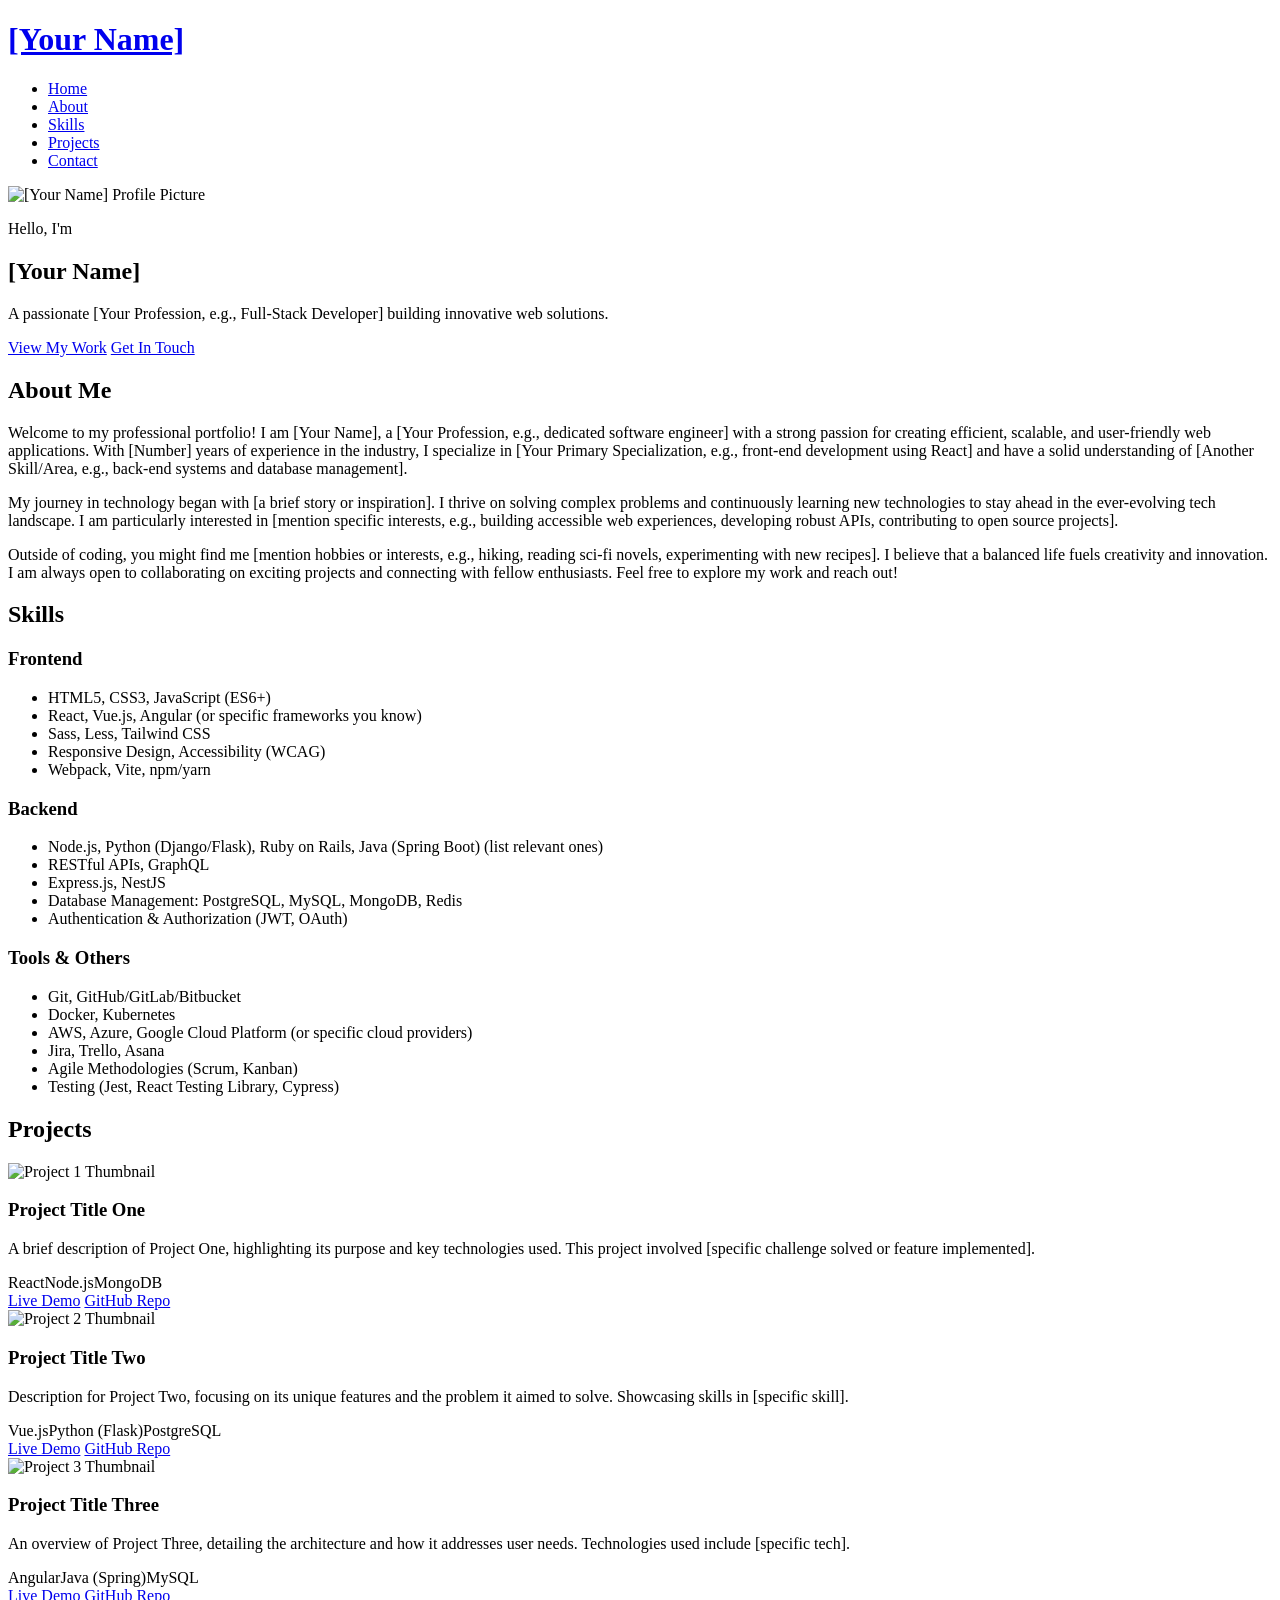
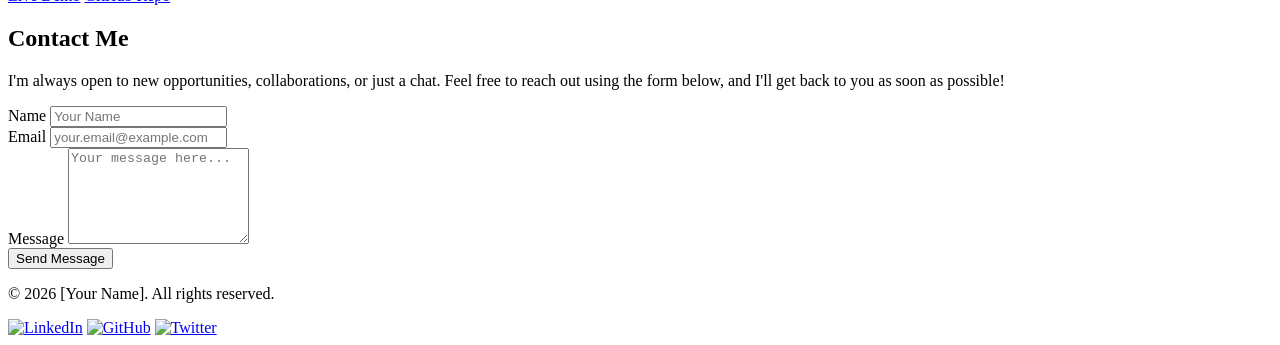
==== index.html @ fcefce32 "AI-Agency: Syncing index.html" ====
<!DOCTYPE html>
<html lang="en">
<head>
    <meta charset="UTF-8">
    <meta name="viewport" content="width=device-width, initial-scale=1.0">
    <meta name="description" content="Professional portfolio of [Your Name] showcasing projects, skills, and contact information.">
    <meta name="keywords" content="portfolio, web developer, software engineer, front-end, back-end, full-stack, projects, skills">
    <meta name="author" content="[Your Name]">
    <title>[Your Name] - Professional Portfolio</title>
    <link rel="stylesheet" href="style.css">
    <link rel="icon" href="favicon.ico" type="image/x-icon">
    <!-- Optional: Add Google Fonts or Font Awesome for icons -->
    <!-- <link href="https://fonts.googleapis.com/css2?family=Roboto:wght@400;700&display=swap" rel="stylesheet"> -->
    <!-- <link rel="stylesheet" href="https://cdnjs.cloudflare.com/ajax/libs/font-awesome/6.0.0-beta3/css/all.min.css"> -->
</head>
<body>
    <header class="main-header">
        <div class="container header-content">
            <h1 class="logo"><a href="#hero">[Your Name]</a></h1>
            <nav class="main-nav">
                <ul>
                    <li><a href="#hero">Home</a></li>
                    <li><a href="#about">About</a></li>
                    <li><a href="#skills">Skills</a></li>
                    <li><a href="#projects">Projects</a></li>
                    <li><a href="#contact">Contact</a></li>
                </ul>
            </nav>
        </div>
    </header>

    <main>
        <section id="hero" class="hero-section">
            <div class="container hero-content">
                <img src="https://via.placeholder.com/150" alt="[Your Name] Profile Picture" class="profile-picture">
                <p class="greeting">Hello, I'm</p>
                <h2>[Your Name]</h2>
                <p class="tagline">A passionate [Your Profession, e.g., Full-Stack Developer] building innovative web solutions.</p>
                <a href="#projects" class="btn primary-btn">View My Work</a>
                <a href="#contact" class="btn secondary-btn">Get In Touch</a>
            </div>
        </section>

        <section id="about" class="about-section section-padding">
            <div class="container">
                <h2 class="section-title">About Me</h2>
                <div class="about-content">
                    <p>Welcome to my professional portfolio! I am [Your Name], a [Your Profession, e.g., dedicated software engineer] with a strong passion for creating efficient, scalable, and user-friendly web applications. With [Number] years of experience in the industry, I specialize in [Your Primary Specialization, e.g., front-end development using React] and have a solid understanding of [Another Skill/Area, e.g., back-end systems and database management].</p>
                    <p>My journey in technology began with [a brief story or inspiration]. I thrive on solving complex problems and continuously learning new technologies to stay ahead in the ever-evolving tech landscape. I am particularly interested in [mention specific interests, e.g., building accessible web experiences, developing robust APIs, contributing to open source projects].</p>
                    <p>Outside of coding, you might find me [mention hobbies or interests, e.g., hiking, reading sci-fi novels, experimenting with new recipes]. I believe that a balanced life fuels creativity and innovation. I am always open to collaborating on exciting projects and connecting with fellow enthusiasts. Feel free to explore my work and reach out!</p>
                </div>
            </div>
        </section>

        <section id="skills" class="skills-section section-padding bg-light">
            <div class="container">
                <h2 class="section-title">Skills</h2>
                <div class="skills-grid">
                    <div class="skill-category">
                        <h3>Frontend</h3>
                        <ul>
                            <li>HTML5, CSS3, JavaScript (ES6+)</li>
                            <li>React, Vue.js, Angular (or specific frameworks you know)</li>
                            <li>Sass, Less, Tailwind CSS</li>
                            <li>Responsive Design, Accessibility (WCAG)</li>
                            <li>Webpack, Vite, npm/yarn</li>
                        </ul>
                    </div>
                    <div class="skill-category">
                        <h3>Backend</h3>
                        <ul>
                            <li>Node.js, Python (Django/Flask), Ruby on Rails, Java (Spring Boot) (list relevant ones)</li>
                            <li>RESTful APIs, GraphQL</li>
                            <li>Express.js, NestJS</li>
                            <li>Database Management: PostgreSQL, MySQL, MongoDB, Redis</li>
                            <li>Authentication & Authorization (JWT, OAuth)</li>
                        </ul>
                    </div>
                    <div class="skill-category">
                        <h3>Tools & Others</h3>
                        <ul>
                            <li>Git, GitHub/GitLab/Bitbucket</li>
                            <li>Docker, Kubernetes</li>
                            <li>AWS, Azure, Google Cloud Platform (or specific cloud providers)</li>
                            <li>Jira, Trello, Asana</li>
                            <li>Agile Methodologies (Scrum, Kanban)</li>
                            <li>Testing (Jest, React Testing Library, Cypress)</li>
                        </ul>
                    </div>
                </div>
            </div>
        </section>

        <section id="projects" class="projects-section section-padding">
            <div class="container">
                <h2 class="section-title">Projects</h2>
                <div class="projects-grid">
                    <article class="project-card">
                        <img src="https://via.placeholder.com/400x250/cccccc/ffffff?text=Project+1" alt="Project 1 Thumbnail">
                        <h3>Project Title One</h3>
                        <p class="project-description">A brief description of Project One, highlighting its purpose and key technologies used. This project involved [specific challenge solved or feature implemented].</p>
                        <div class="project-tech">
                            <span>React</span><span>Node.js</span><span>MongoDB</span>
                        </div>
                        <div class="project-links">
                            <a href="#" target="_blank" rel="noopener noreferrer" class="btn small-btn">Live Demo</a>
                            <a href="#" target="_blank" rel="noopener noreferrer" class="btn small-btn outline-btn">GitHub Repo</a>
                        </div>
                    </article>

                    <article class="project-card">
                        <img src="https://via.placeholder.com/400x250/cccccc/ffffff?text=Project+2" alt="Project 2 Thumbnail">
                        <h3>Project Title Two</h3>
                        <p class="project-description">Description for Project Two, focusing on its unique features and the problem it aimed to solve. Showcasing skills in [specific skill].</p>
                        <div class="project-tech">
                            <span>Vue.js</span><span>Python (Flask)</span><span>PostgreSQL</span>
                        </div>
                        <div class="project-links">
                            <a href="#" target="_blank" rel="noopener noreferrer" class="btn small-btn">Live Demo</a>
                            <a href="#" target="_blank" rel="noopener noreferrer" class="btn small-btn outline-btn">GitHub Repo</a>
                        </div>
                    </article>

                    <article class="project-card">
                        <img src="https://via.placeholder.com/400x250/cccccc/ffffff?text=Project+3" alt="Project 3 Thumbnail">
                        <h3>Project Title Three</h3>
                        <p class="project-description">An overview of Project Three, detailing the architecture and how it addresses user needs. Technologies used include [specific tech].</p>
                        <div class="project-tech">
                            <span>Angular</span><span>Java (Spring)</span><span>MySQL</span>
                        </div>
                        <div class="project-links">
                            <a href="#" target="_blank" rel="noopener noreferrer" class="btn small-btn">Live Demo</a>
                            <a href="#" target="_blank" rel="noopener noreferrer" class="btn small-btn outline-btn">GitHub Repo</a>
                        </div>
                    </article>

                    <!-- Add more project cards as needed -->
                </div>
            </div>
        </section>

        <section id="contact" class="contact-section section-padding bg-light">
            <div class="container">
                <h2 class="section-title">Contact Me</h2>
                <p class="contact-intro">I'm always open to new opportunities, collaborations, or just a chat. Feel free to reach out using the form below, and I'll get back to you as soon as possible!</p>
                <form id="contactForm" class="contact-form" action="#" method="POST"> <!-- action attribute typically points to a backend endpoint -->
                    <div class="form-group">
                        <label for="name">Name</label>
                        <input type="text" id="name" name="name" required placeholder="Your Name">
                    </div>
                    <div class="form-group">
                        <label for="email">Email</label>
                        <input type="email" id="email" name="email" required placeholder="your.email@example.com">
                    </div>
                    <div class="form-group">
                        <label for="message">Message</label>
                        <textarea id="message" name="message" rows="6" required placeholder="Your message here..."></textarea>
                    </div>
                    <button type="submit" class="btn primary-btn submit-btn">Send Message</button>
                    <div id="form-status" class="form-status" aria-live="polite"></div>
                </form>
            </div>
        </section>
    </main>

    <footer class="main-footer">
        <div class="container footer-content">
            <p>&copy; <span id="current-year"></span> [Your Name]. All rights reserved.</p>
            <div class="social-links">
                <!-- Replace # with actual social media links -->
                <a href="#" target="_blank" rel="noopener noreferrer" aria-label="LinkedIn"><img src="https://via.placeholder.com/24/0077B5/ffffff?text=IN" alt="LinkedIn"></a>
                <a href="#" target="_blank" rel="noopener noreferrer" aria-label="GitHub"><img src="https://via.placeholder.com/24/333333/ffffff?text=GH" alt="GitHub"></a>
                <a href="#" target="_blank" rel="noopener noreferrer" aria-label="Twitter"><img src="https://via.placeholder.com/24/1DA1F2/ffffff?text=TW" alt="Twitter"></a>
                <!-- Add more social links as needed -->
            </div>
        </div>
    </footer>

    <script src="contact-form.js" defer></script>
    <script>
        // Update current year in footer
        document.getElementById('current-year').textContent = new Date().getFullYear();

        // Smooth scrolling for navigation links
        document.querySelectorAll('a[href^="#"]').forEach(anchor => {
            anchor.addEventListener('click', function (e) {
                e.preventDefault();

                document.querySelector(this.getAttribute('href')).scrollIntoView({
                    behavior: 'smooth'
                });
            });
        });
    </script>
</body>
</html>
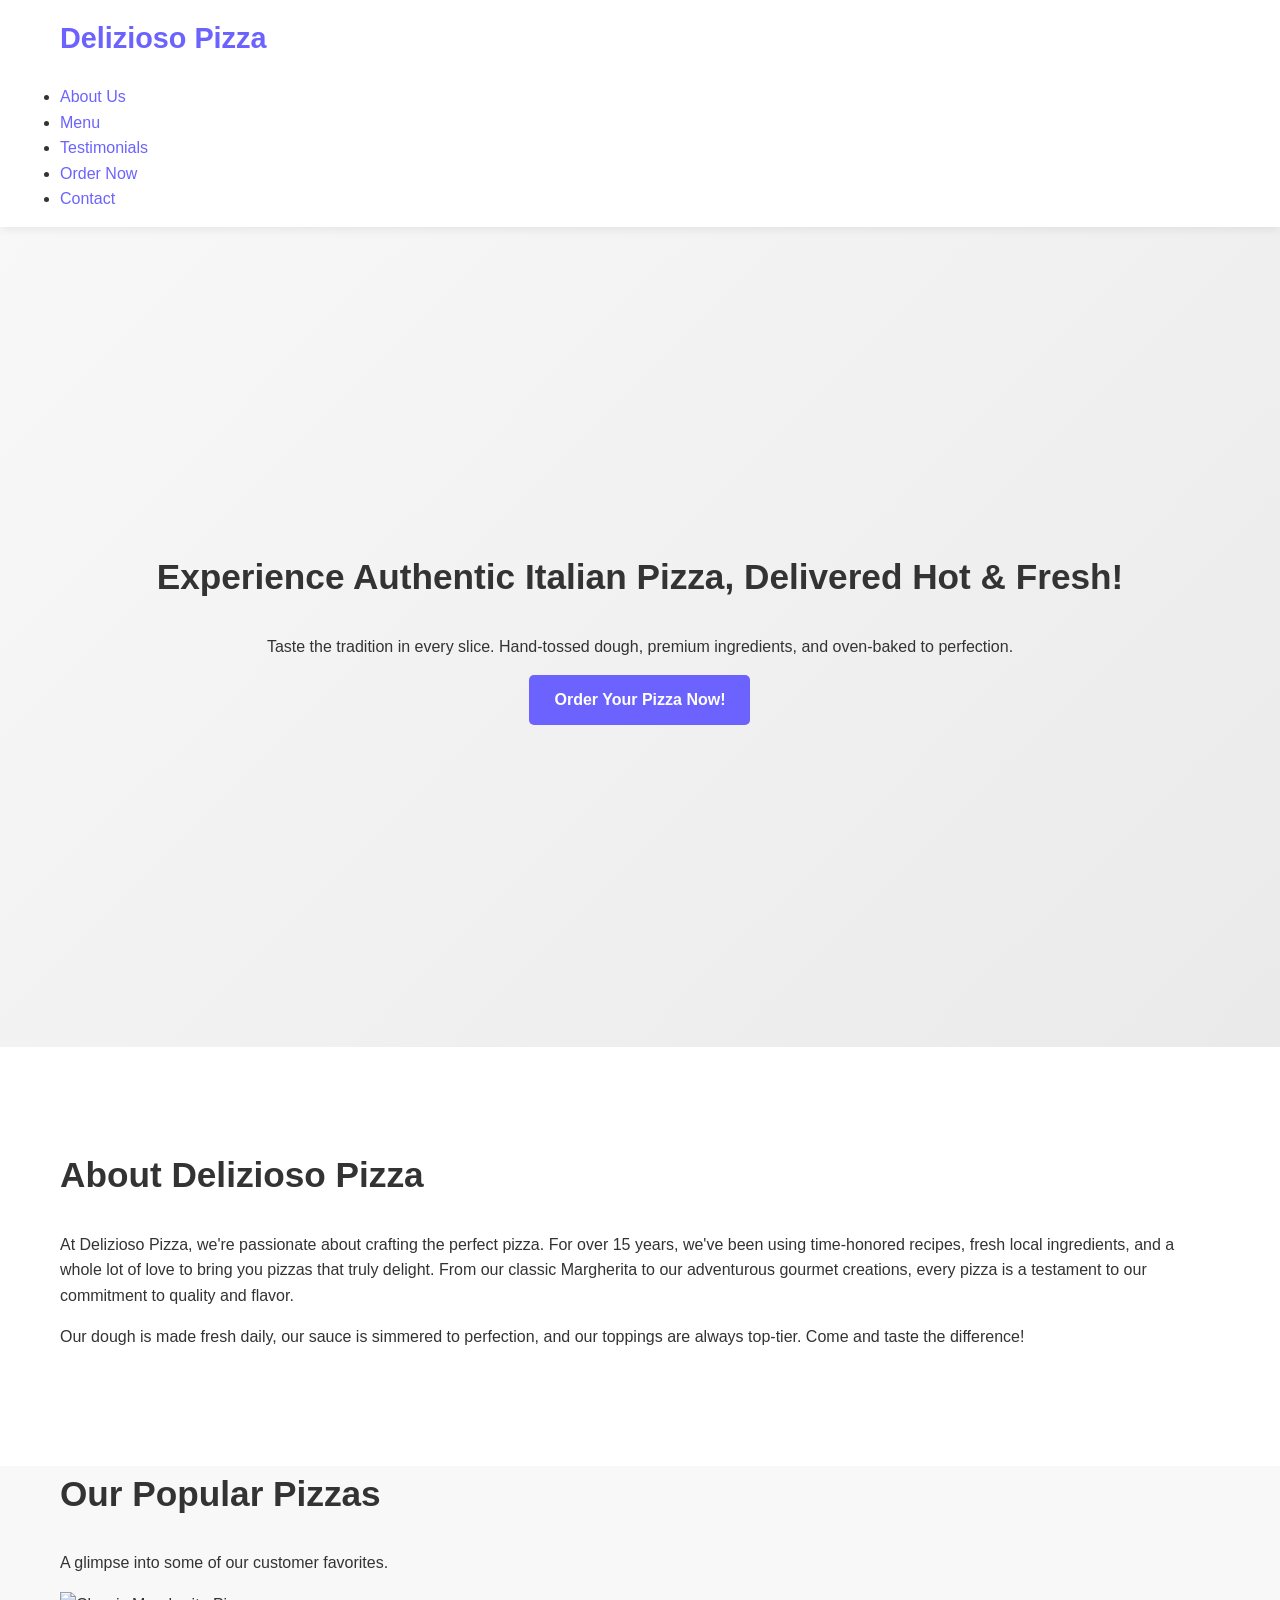
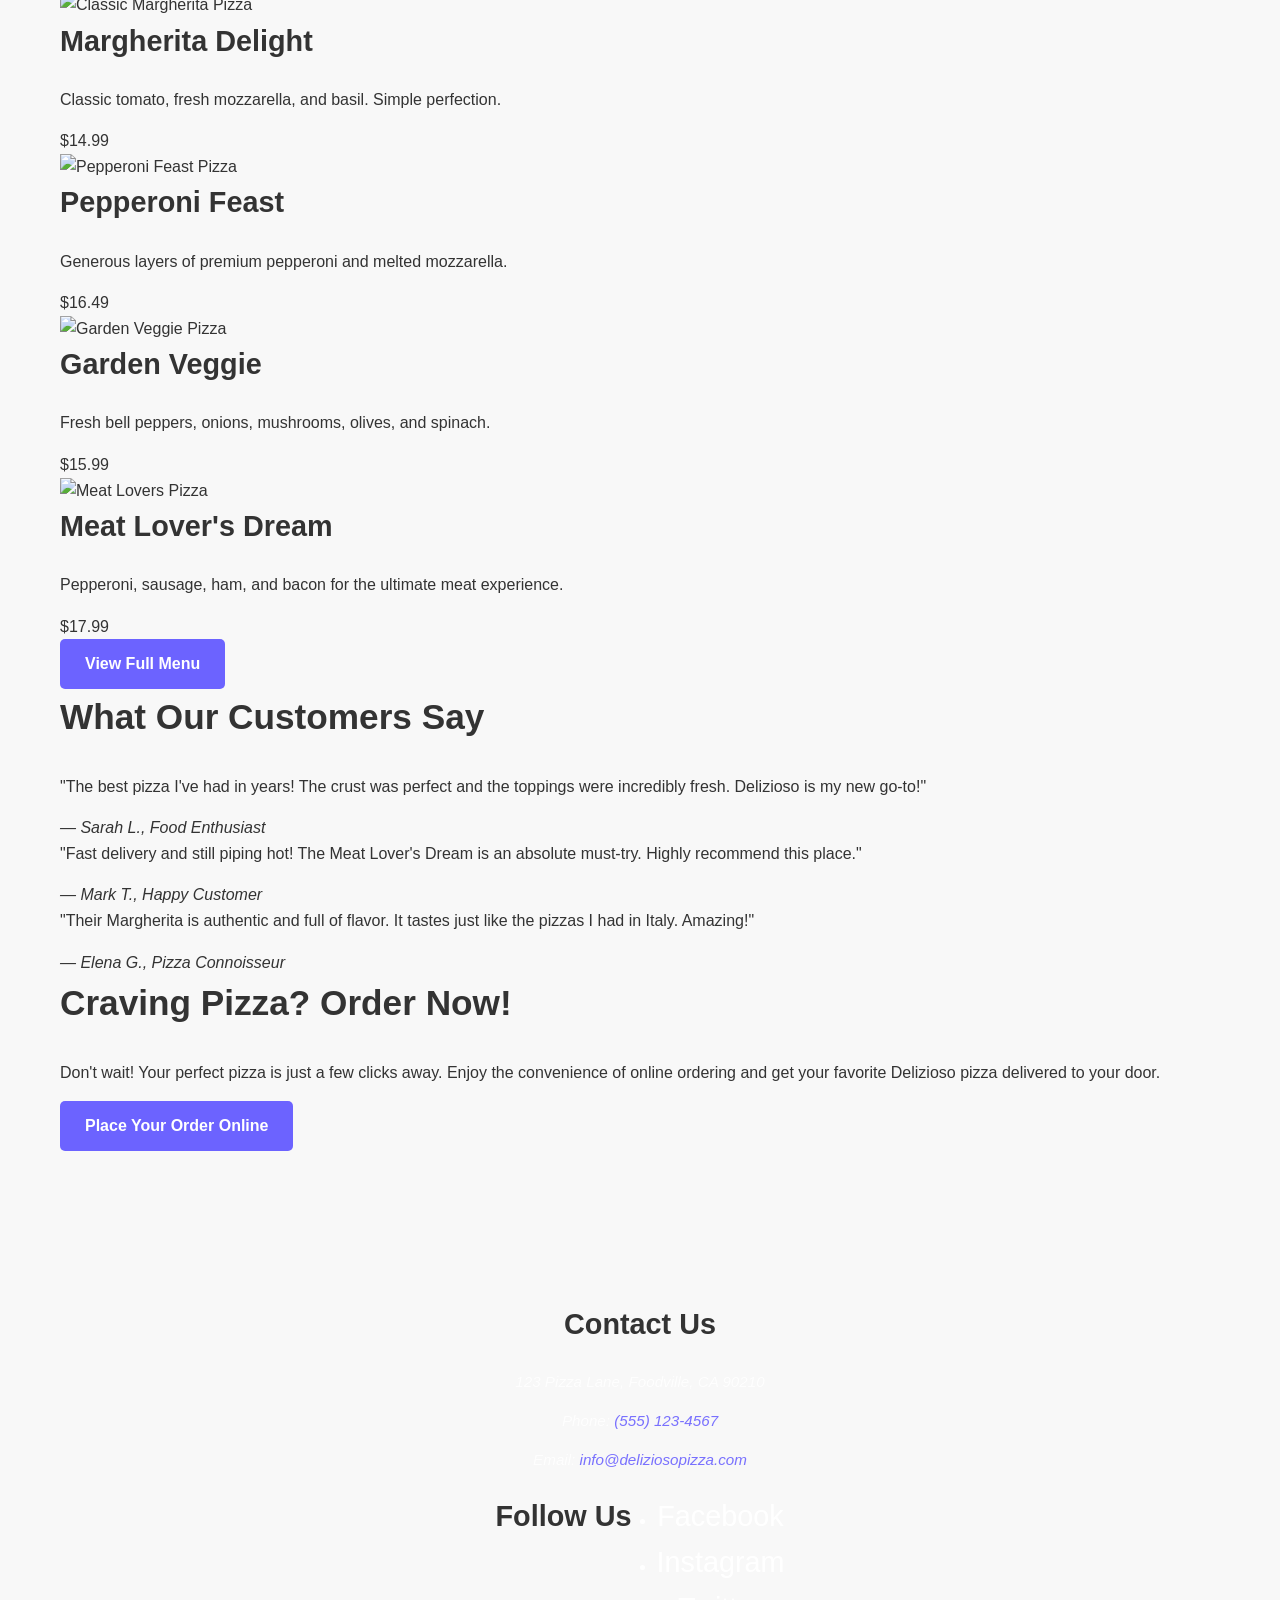
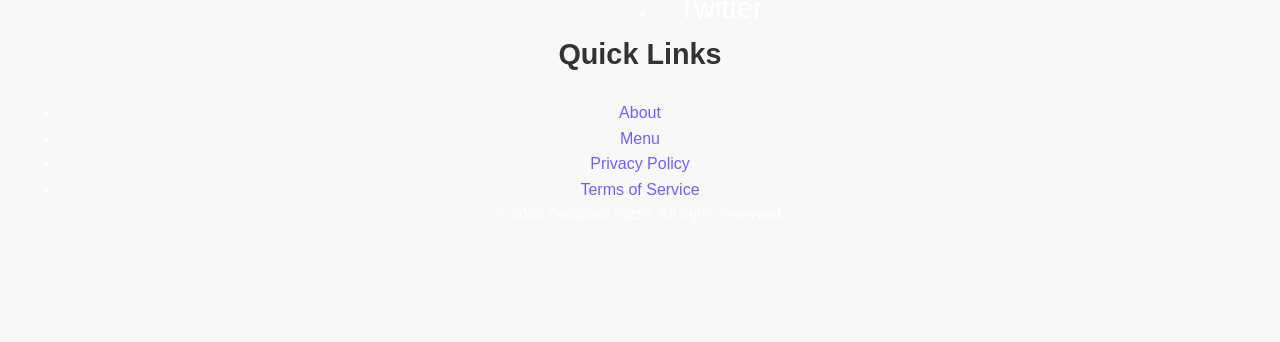
==== commit 8f6fa18c: "AI-Agency: Syncing index.html" ====
--- a/index.html
+++ b/index.html
@@ -3,26 +3,22 @@
 <head>
     <meta charset="UTF-8">
     <meta name="viewport" content="width=device-width, initial-scale=1.0">
-    <meta name="description" content="Professional portfolio of [Your Name] showcasing projects, skills, and contact information.">
-    <meta name="keywords" content="portfolio, web developer, software engineer, front-end, back-end, full-stack, projects, skills">
-    <meta name="author" content="[Your Name]">
-    <title>[Your Name] - Professional Portfolio</title>
-    <link rel="stylesheet" href="style.css">
-    <link rel="icon" href="favicon.ico" type="image/x-icon">
-    <!-- Optional: Add Google Fonts or Font Awesome for icons -->
-    <!-- <link href="https://fonts.googleapis.com/css2?family=Roboto:wght@400;700&display=swap" rel="stylesheet"> -->
-    <!-- <link rel="stylesheet" href="https://cdnjs.cloudflare.com/ajax/libs/font-awesome/6.0.0-beta3/css/all.min.css"> -->
+    <title>Delizioso Pizza - Freshly Baked, Delivered Hot!</title>
+    <meta name="description" content="Delizioso Pizza - Your go-to for delicious, fresh, and hot pizza delivered right to your door. Explore our menu, specials, and order now!">
+    <link rel="stylesheet" href="style.css"> <!-- Placeholder for CSS -->
+    <link rel="icon" href="favicon.ico" type="image/x-icon"> <!-- Placeholder for favicon -->
 </head>
 <body>
-    <header class="main-header">
-        <div class="container header-content">
-            <h1 class="logo"><a href="#hero">[Your Name]</a></h1>
-            <nav class="main-nav">
+
+    <header>
+        <div class="container">
+            <h1 class="logo"><a href="#hero">Delizioso Pizza</a></h1>
+            <nav>
                 <ul>
-                    <li><a href="#hero">Home</a></li>
-                    <li><a href="#about">About</a></li>
-                    <li><a href="#skills">Skills</a></li>
-                    <li><a href="#projects">Projects</a></li>
+                    <li><a href="#about">About Us</a></li>
+                    <li><a href="#menu">Menu</a></li>
+                    <li><a href="#testimonials">Testimonials</a></li>
+                    <li><a href="#order">Order Now</a></li>
                     <li><a href="#contact">Contact</a></li>
                 </ul>
             </nav>
@@ -31,166 +27,118 @@
 
     <main>
         <section id="hero" class="hero-section">
-            <div class="container hero-content">
-                <img src="https://via.placeholder.com/150" alt="[Your Name] Profile Picture" class="profile-picture">
-                <p class="greeting">Hello, I'm</p>
-                <h2>[Your Name]</h2>
-                <p class="tagline">A passionate [Your Profession, e.g., Full-Stack Developer] building innovative web solutions.</p>
-                <a href="#projects" class="btn primary-btn">View My Work</a>
-                <a href="#contact" class="btn secondary-btn">Get In Touch</a>
+            <div class="container">
+                <h2>Experience Authentic Italian Pizza, Delivered Hot & Fresh!</h2>
+                <p>Taste the tradition in every slice. Hand-tossed dough, premium ingredients, and oven-baked to perfection.</p>
+                <a href="#order" class="btn btn-primary">Order Your Pizza Now!</a>
             </div>
         </section>
 
-        <section id="about" class="about-section section-padding">
+        <section id="about" class="about-us-section">
             <div class="container">
-                <h2 class="section-title">About Me</h2>
-                <div class="about-content">
-                    <p>Welcome to my professional portfolio! I am [Your Name], a [Your Profession, e.g., dedicated software engineer] with a strong passion for creating efficient, scalable, and user-friendly web applications. With [Number] years of experience in the industry, I specialize in [Your Primary Specialization, e.g., front-end development using React] and have a solid understanding of [Another Skill/Area, e.g., back-end systems and database management].</p>
-                    <p>My journey in technology began with [a brief story or inspiration]. I thrive on solving complex problems and continuously learning new technologies to stay ahead in the ever-evolving tech landscape. I am particularly interested in [mention specific interests, e.g., building accessible web experiences, developing robust APIs, contributing to open source projects].</p>
-                    <p>Outside of coding, you might find me [mention hobbies or interests, e.g., hiking, reading sci-fi novels, experimenting with new recipes]. I believe that a balanced life fuels creativity and innovation. I am always open to collaborating on exciting projects and connecting with fellow enthusiasts. Feel free to explore my work and reach out!</p>
+                <h2>About Delizioso Pizza</h2>
+                <p>At Delizioso Pizza, we're passionate about crafting the perfect pizza. For over 15 years, we've been using time-honored recipes, fresh local ingredients, and a whole lot of love to bring you pizzas that truly delight. From our classic Margherita to our adventurous gourmet creations, every pizza is a testament to our commitment to quality and flavor.</p>
+                <p>Our dough is made fresh daily, our sauce is simmered to perfection, and our toppings are always top-tier. Come and taste the difference!</p>
+            </div>
+        </section>
+
+        <section id="menu" class="menu-preview-section">
+            <div class="container">
+                <h2>Our Popular Pizzas</h2>
+                <p>A glimpse into some of our customer favorites.</p>
+                <div class="menu-items-grid">
+                    <article class="menu-item">
+                        <img src="images/pizza-margherita.jpg" alt="Classic Margherita Pizza">
+                        <h3>Margherita Delight</h3>
+                        <p>Classic tomato, fresh mozzarella, and basil. Simple perfection.</p>
+                        <span class="price">$14.99</span>
+                    </article>
+                    <article class="menu-item">
+                        <img src="images/pizza-pepperoni.jpg" alt="Pepperoni Feast Pizza">
+                        <h3>Pepperoni Feast</h3>
+                        <p>Generous layers of premium pepperoni and melted mozzarella.</p>
+                        <span class="price">$16.49</span>
+                    </article>
+                    <article class="menu-item">
+                        <img src="images/pizza-veggie.jpg" alt="Garden Veggie Pizza">
+                        <h3>Garden Veggie</h3>
+                        <p>Fresh bell peppers, onions, mushrooms, olives, and spinach.</p>
+                        <span class="price">$15.99</span>
+                    </article>
+                    <article class="menu-item">
+                        <img src="images/pizza-meatlovers.jpg" alt="Meat Lovers Pizza">
+                        <h3>Meat Lover's Dream</h3>
+                        <p>Pepperoni, sausage, ham, and bacon for the ultimate meat experience.</p>
+                        <span class="price">$17.99</span>
+                    </article>
+                </div>
+                <a href="menu.html" class="btn btn-secondary">View Full Menu</a>
+            </div>
+        </section>
+
+        <section id="testimonials" class="testimonials-section">
+            <div class="container">
+                <h2>What Our Customers Say</h2>
+                <div class="testimonial-grid">
+                    <blockquote class="testimonial-card">
+                        <p>"The best pizza I've had in years! The crust was perfect and the toppings were incredibly fresh. Delizioso is my new go-to!"</p>
+                        <cite>&mdash; Sarah L., Food Enthusiast</cite>
+                    </blockquote>
+                    <blockquote class="testimonial-card">
+                        <p>"Fast delivery and still piping hot! The Meat Lover's Dream is an absolute must-try. Highly recommend this place."</p>
+                        <cite>&mdash; Mark T., Happy Customer</cite>
+                    </blockquote>
+                    <blockquote class="testimonial-card">
+                        <p>"Their Margherita is authentic and full of flavor. It tastes just like the pizzas I had in Italy. Amazing!"</p>
+                        <cite>&mdash; Elena G., Pizza Connoisseur</cite>
+                    </blockquote>
                 </div>
             </div>
         </section>
 
-        <section id="skills" class="skills-section section-padding bg-light">
+        <section id="order" class="call-to-action-order-section">
             <div class="container">
-                <h2 class="section-title">Skills</h2>
-                <div class="skills-grid">
-                    <div class="skill-category">
-                        <h3>Frontend</h3>
-                        <ul>
-                            <li>HTML5, CSS3, JavaScript (ES6+)</li>
-                            <li>React, Vue.js, Angular (or specific frameworks you know)</li>
-                            <li>Sass, Less, Tailwind CSS</li>
-                            <li>Responsive Design, Accessibility (WCAG)</li>
-                            <li>Webpack, Vite, npm/yarn</li>
-                        </ul>
-                    </div>
-                    <div class="skill-category">
-                        <h3>Backend</h3>
-                        <ul>
-                            <li>Node.js, Python (Django/Flask), Ruby on Rails, Java (Spring Boot) (list relevant ones)</li>
-                            <li>RESTful APIs, GraphQL</li>
-                            <li>Express.js, NestJS</li>
-                            <li>Database Management: PostgreSQL, MySQL, MongoDB, Redis</li>
-                            <li>Authentication & Authorization (JWT, OAuth)</li>
-                        </ul>
-                    </div>
-                    <div class="skill-category">
-                        <h3>Tools & Others</h3>
-                        <ul>
-                            <li>Git, GitHub/GitLab/Bitbucket</li>
-                            <li>Docker, Kubernetes</li>
-                            <li>AWS, Azure, Google Cloud Platform (or specific cloud providers)</li>
-                            <li>Jira, Trello, Asana</li>
-                            <li>Agile Methodologies (Scrum, Kanban)</li>
-                            <li>Testing (Jest, React Testing Library, Cypress)</li>
-                        </ul>
-                    </div>
-                </div>
-            </div>
-        </section>
-
-        <section id="projects" class="projects-section section-padding">
-            <div class="container">
-                <h2 class="section-title">Projects</h2>
-                <div class="projects-grid">
-                    <article class="project-card">
-                        <img src="https://via.placeholder.com/400x250/cccccc/ffffff?text=Project+1" alt="Project 1 Thumbnail">
-                        <h3>Project Title One</h3>
-                        <p class="project-description">A brief description of Project One, highlighting its purpose and key technologies used. This project involved [specific challenge solved or feature implemented].</p>
-                        <div class="project-tech">
-                            <span>React</span><span>Node.js</span><span>MongoDB</span>
-                        </div>
-                        <div class="project-links">
-                            <a href="#" target="_blank" rel="noopener noreferrer" class="btn small-btn">Live Demo</a>
-                            <a href="#" target="_blank" rel="noopener noreferrer" class="btn small-btn outline-btn">GitHub Repo</a>
-                        </div>
-                    </article>
-
-                    <article class="project-card">
-                        <img src="https://via.placeholder.com/400x250/cccccc/ffffff?text=Project+2" alt="Project 2 Thumbnail">
-                        <h3>Project Title Two</h3>
-                        <p class="project-description">Description for Project Two, focusing on its unique features and the problem it aimed to solve. Showcasing skills in [specific skill].</p>
-                        <div class="project-tech">
-                            <span>Vue.js</span><span>Python (Flask)</span><span>PostgreSQL</span>
-                        </div>
-                        <div class="project-links">
-                            <a href="#" target="_blank" rel="noopener noreferrer" class="btn small-btn">Live Demo</a>
-                            <a href="#" target="_blank" rel="noopener noreferrer" class="btn small-btn outline-btn">GitHub Repo</a>
-                        </div>
-                    </article>
-
-                    <article class="project-card">
-                        <img src="https://via.placeholder.com/400x250/cccccc/ffffff?text=Project+3" alt="Project 3 Thumbnail">
-                        <h3>Project Title Three</h3>
-                        <p class="project-description">An overview of Project Three, detailing the architecture and how it addresses user needs. Technologies used include [specific tech].</p>
-                        <div class="project-tech">
-                            <span>Angular</span><span>Java (Spring)</span><span>MySQL</span>
-                        </div>
-                        <div class="project-links">
-                            <a href="#" target="_blank" rel="noopener noreferrer" class="btn small-btn">Live Demo</a>
-                            <a href="#" target="_blank" rel="noopener noreferrer" class="btn small-btn outline-btn">GitHub Repo</a>
-                        </div>
-                    </article>
-
-                    <!-- Add more project cards as needed -->
-                </div>
-            </div>
-        </section>
-
-        <section id="contact" class="contact-section section-padding bg-light">
-            <div class="container">
-                <h2 class="section-title">Contact Me</h2>
-                <p class="contact-intro">I'm always open to new opportunities, collaborations, or just a chat. Feel free to reach out using the form below, and I'll get back to you as soon as possible!</p>
-                <form id="contactForm" class="contact-form" action="#" method="POST"> <!-- action attribute typically points to a backend endpoint -->
-                    <div class="form-group">
-                        <label for="name">Name</label>
-                        <input type="text" id="name" name="name" required placeholder="Your Name">
-                    </div>
-                    <div class="form-group">
-                        <label for="email">Email</label>
-                        <input type="email" id="email" name="email" required placeholder="your.email@example.com">
-                    </div>
-                    <div class="form-group">
-                        <label for="message">Message</label>
-                        <textarea id="message" name="message" rows="6" required placeholder="Your message here..."></textarea>
-                    </div>
-                    <button type="submit" class="btn primary-btn submit-btn">Send Message</button>
-                    <div id="form-status" class="form-status" aria-live="polite"></div>
-                </form>
+                <h2>Craving Pizza? Order Now!</h2>
+                <p>Don't wait! Your perfect pizza is just a few clicks away. Enjoy the convenience of online ordering and get your favorite Delizioso pizza delivered to your door.</p>
+                <a href="order.html" class="btn btn-primary btn-large">Place Your Order Online</a>
             </div>
         </section>
     </main>
 
-    <footer class="main-footer">
-        <div class="container footer-content">
-            <p>&copy; <span id="current-year"></span> [Your Name]. All rights reserved.</p>
-            <div class="social-links">
-                <!-- Replace # with actual social media links -->
-                <a href="#" target="_blank" rel="noopener noreferrer" aria-label="LinkedIn"><img src="https://via.placeholder.com/24/0077B5/ffffff?text=IN" alt="LinkedIn"></a>
-                <a href="#" target="_blank" rel="noopener noreferrer" aria-label="GitHub"><img src="https://via.placeholder.com/24/333333/ffffff?text=GH" alt="GitHub"></a>
-                <a href="#" target="_blank" rel="noopener noreferrer" aria-label="Twitter"><img src="https://via.placeholder.com/24/1DA1F2/ffffff?text=TW" alt="Twitter"></a>
-                <!-- Add more social links as needed -->
+    <footer id="contact">
+        <div class="container">
+            <div class="footer-content">
+                <div class="contact-info">
+                    <h3>Contact Us</h3>
+                    <address>
+                        <p>123 Pizza Lane, Foodville, CA 90210</p>
+                        <p>Phone: <a href="tel:+15551234567">(555) 123-4567</a></p>
+                        <p>Email: <a href="mailto:info@deliziosopizza.com">info@deliziosopizza.com</a></p>
+                    </address>
+                </div>
+                <div class="social-links">
+                    <h3>Follow Us</h3>
+                    <ul>
+                        <li><a href="https://facebook.com/deliziosopizza" target="_blank" rel="noopener noreferrer">Facebook</a></li>
+                        <li><a href="https://instagram.com/deliziosopizza" target="_blank" rel="noopener noreferrer">Instagram</a></li>
+                        <li><a href="https://twitter.com/deliziosopizza" target="_blank" rel="noopener noreferrer">Twitter</a></li>
+                    </ul>
+                </div>
+                <div class="footer-navigation">
+                    <h3>Quick Links</h3>
+                    <ul>
+                        <li><a href="#about">About</a></li>
+                        <li><a href="#menu">Menu</a></li>
+                        <li><a href="privacy.html">Privacy Policy</a></li>
+                        <li><a href="terms.html">Terms of Service</a></li>
+                    </ul>
+                </div>
+            </div>
+            <div class="copyright">
+                <p>&copy; 2023 Delizioso Pizza. All rights reserved.</p>
             </div>
         </div>
     </footer>
 
-    <script src="contact-form.js" defer></script>
-    <script>
-        // Update current year in footer
-        document.getElementById('current-year').textContent = new Date().getFullYear();
-
-        // Smooth scrolling for navigation links
-        document.querySelectorAll('a[href^="#"]').forEach(anchor => {
-            anchor.addEventListener('click', function (e) {
-                e.preventDefault();
-
-                document.querySelector(this.getAttribute('href')).scrollIntoView({
-                    behavior: 'smooth'
-                });
-            });
-        });
-    </script>
 </body>
 </html>
--- a/style.css
+++ b/style.css
@@ -0,0 +1,639 @@
+/* General Styles & Reset */
+*,
+*::before,
+*::after {
+    box-sizing: border-box;
+    margin: 0;
+    padding: 0;
+}
+
+html {
+    scroll-behavior: smooth;
+}
+
+:root {
+    --primary-color: #6C63FF; /* A vibrant purple */
+    --secondary-color: #555555; /* Dark grey for secondary text */
+    --accent-color: #FFC107; /* Amber for highlights */
+    --text-color: #333333; /* Dark text */
+    --bg-color: #F8F8F8; /* Light background */
+    --card-bg: #FFFFFF; /* White for cards */
+    --border-color: #E0E0E0; /* Light border */
+    --shadow-color: rgba(0, 0, 0, 0.08); /* Subtle shadow */
+    --font-sans: 'Inter', sans-serif;
+}
+
+body {
+    font-family: var(--font-sans);
+    line-height: 1.6;
+    color: var(--text-color);
+    background-color: var(--bg-color);
+    overflow-x: hidden;
+}
+
+a {
+    text-decoration: none;
+    color: var(--primary-color);
+    transition: color 0.3s ease;
+}
+
+a:hover {
+    color: var(--accent-color);
+}
+
+img {
+    max-width: 100%;
+    height: auto;
+    display: block;
+}
+
+h1, h2, h3, h4, h5, h6 {
+    margin-bottom: 0.8em;
+    font-weight: 700;
+    color: var(--text-color);
+}
+
+h1 { font-size: 2.8em; }
+h2 { font-size: 2.2em; }
+h3 { font-size: 1.8em; }
+p { margin-bottom: 1em; }
+
+/* Utility Classes */
+.container {
+    max-width: 1200px;
+    margin: 0 auto;
+    padding: 0 20px;
+}
+
+.btn {
+    display: inline-block;
+    background-color: var(--primary-color);
+    color: #FFFFFF;
+    padding: 12px 25px;
+    border: none;
+    border-radius: 5px;
+    cursor: pointer;
+    font-size: 1em;
+    font-weight: 600;
+    transition: background-color 0.3s ease, transform 0.2s ease;
+    text-align: center;
+}
+
+.btn:hover {
+    background-color: #5A52D6;
+    transform: translateY(-2px);
+}
+
+.section-title {
+    text-align: center;
+    margin-bottom: 60px;
+    position: relative;
+    font-size: 2.5em;
+    color: var(--text-color);
+}
+
+.section-title::after {
+    content: '';
+    position: absolute;
+    left: 50%;
+    bottom: -15px;
+    transform: translateX(-50%);
+    width: 60px;
+    height: 4px;
+    background-color: var(--primary-color);
+    border-radius: 2px;
+}
+
+/* Header & Navigation */
+header {
+    background-color: var(--card-bg);
+    padding: 15px 0;
+    box-shadow: var(--shadow-color) 0px 2px 10px;
+    position: sticky;
+    top: 0;
+    z-index: 1000;
+}
+
+nav .container {
+    display: flex;
+    justify-content: space-between;
+    align-items: center;
+}
+
+.logo {
+    font-size: 1.8em;
+    font-weight: 800;
+    color: var(--primary-color);
+}
+
+.logo span {
+    color: var(--accent-color);
+}
+
+.nav-links {
+    list-style: none;
+    display: flex;
+    gap: 30px;
+}
+
+.nav-links a {
+    color: var(--secondary-color);
+    font-weight: 500;
+    padding: 8px 12px;
+    border-radius: 5px;
+    transition: all 0.3s ease;
+}
+
+.nav-links a:hover,
+.nav-links a.active {
+    color: var(--primary-color);
+    background-color: rgba(108, 99, 255, 0.1);
+}
+
+.nav-toggle {
+    display: none;
+    font-size: 1.8em;
+    cursor: pointer;
+    color: var(--primary-color);
+}
+
+/* Hero Section */
+#hero {
+    background: linear-gradient(135deg, var(--bg-color), #EAEAEA);
+    min-height: calc(100vh - 80px); /* Adjust based on header height */
+    display: flex;
+    align-items: center;
+    justify-content: center;
+    text-align: center;
+    padding: 80px 0;
+}
+
+.hero-content {
+    max-width: 800px;
+    margin: 0 auto;
+}
+
+.hero-content h1 {
+    font-size: 3.5em;
+    margin-bottom: 0.3em;
+    line-height: 1.2;
+    color: var(--text-color);
+}
+
+.hero-content h1 span {
+    color: var(--primary-color);
+}
+
+.hero-content p {
+    font-size: 1.3em;
+    color: var(--secondary-color);
+    margin-bottom: 2.5em;
+    max-width: 600px;
+    margin-left: auto;
+    margin-right: auto;
+}
+
+/* About Section */
+#about {
+    padding: 100px 0;
+    background-color: var(--card-bg);
+}
+
+.about-content {
+    display: flex;
+    flex-wrap: wrap;
+    align-items: center;
+    gap: 50px;
+    justify-content: center;
+}
+
+.profile-pic {
+    flex: 1;
+    min-width: 250px;
+    max-width: 350px;
+    border-radius: 10px;
+    overflow: hidden;
+    box-shadow: 0 10px 20px var(--shadow-color);
+}
+
+.profile-pic img {
+    width: 100%;
+    height: 100%;
+    object-fit: cover;
+    transition: transform 0.3s ease;
+}
+
+.profile-pic img:hover {
+    transform: scale(1.03);
+}
+
+.about-text {
+    flex: 2;
+    min-width: 300px;
+    max-width: 700px;
+}
+
+.about-text h2 {
+    text-align: left;
+    margin-bottom: 25px;
+}
+
+.about-text p {
+    color: var(--secondary-color);
+}
+
+/* Skills Section */
+#skills {
+    padding: 100px 0;
+    background-color: var(--bg-color);
+}
+
+.skills-grid {
+    display: grid;
+    grid-template-columns: repeat(auto-fit, minmax(180px, 1fr));
+    gap: 30px;
+}
+
+.skill-card {
+    background-color: var(--card-bg);
+    padding: 30px;
+    border-radius: 10px;
+    text-align: center;
+    box-shadow: 0 5px 15px var(--shadow-color);
+    transition: transform 0.3s ease, box-shadow 0.3s ease;
+    border: 1px solid var(--border-color);
+}
+
+.skill-card:hover {
+    transform: translateY(-8px);
+    box-shadow: 0 12px 25px rgba(0, 0, 0, 0.15);
+}
+
+.skill-card i {
+    font-size: 3.5em;
+    color: var(--primary-color);
+    margin-bottom: 15px;
+}
+
+.skill-card h3 {
+    font-size: 1.3em;
+    margin-top: 10px;
+    margin-bottom: 0;
+}
+
+/* Projects Section */
+#projects {
+    padding: 100px 0;
+    background-color: var(--card-bg);
+}
+
+.projects-grid {
+    display: grid;
+    grid-template-columns: repeat(auto-fit, minmax(300px, 1fr));
+    gap: 30px;
+}
+
+.project-card {
+    background-color: var(--card-bg);
+    border-radius: 10px;
+    box-shadow: 0 5px 15px var(--shadow-color);
+    transition: transform 0.3s ease, box-shadow 0.3s ease;
+    overflow: hidden;
+    border: 1px solid var(--border-color);
+}
+
+.project-card:hover {
+    transform: translateY(-8px);
+    box-shadow: 0 12px 25px rgba(0, 0, 0, 0.15);
+}
+
+.project-image {
+    height: 220px;
+    overflow: hidden;
+    border-bottom: 1px solid var(--border-color);
+}
+
+.project-image img {
+    width: 100%;
+    height: 100%;
+    object-fit: cover;
+    transition: transform 0.5s ease;
+}
+
+.project-card:hover .project-image img {
+    transform: scale(1.05);
+}
+
+.project-info {
+    padding: 25px;
+}
+
+.project-info h3 {
+    font-size: 1.5em;
+    margin-bottom: 10px;
+    color: var(--primary-color);
+}
+
+.project-info p {
+    font-size: 0.95em;
+    color: var(--secondary-color);
+    margin-bottom: 20px;
+}
+
+.project-links {
+    display: flex;
+    gap: 15px;
+    margin-top: 20px;
+}
+
+.project-links a {
+    display: inline-flex;
+    align-items: center;
+    gap: 8px;
+    padding: 8px 15px;
+    background-color: var(--bg-color);
+    color: var(--primary-color);
+    border-radius: 5px;
+    font-weight: 500;
+    transition: background-color 0.3s ease, color 0.3s ease;
+}
+
+.project-links a:hover {
+    background-color: var(--primary-color);
+    color: #FFFFFF;
+}
+
+.project-links a i {
+    font-size: 1.1em;
+}
+
+/* Contact Section */
+#contact {
+    padding: 100px 0;
+    background-color: var(--bg-color);
+}
+
+.contact-form {
+    max-width: 700px;
+    margin: 0 auto;
+    background-color: var(--card-bg);
+    padding: 40px;
+    border-radius: 10px;
+    box-shadow: 0 5px 20px var(--shadow-color);
+    border: 1px solid var(--border-color);
+}
+
+.form-group {
+    margin-bottom: 20px;
+}
+
+.form-group label {
+    display: block;
+    margin-bottom: 8px;
+    font-weight: 600;
+    color: var(--text-color);
+}
+
+.form-group input,
+.form-group textarea {
+    width: 100%;
+    padding: 12px;
+    border: 1px solid var(--border-color);
+    border-radius: 5px;
+    font-family: var(--font-sans);
+    font-size: 1em;
+    color: var(--text-color);
+    background-color: #FDFDFD;
+    transition: border-color 0.3s ease, box-shadow 0.3s ease;
+}
+
+.form-group input:focus,
+.form-group textarea:focus {
+    border-color: var(--primary-color);
+    outline: none;
+    box-shadow: 0 0 0 3px rgba(108, 99, 255, 0.2);
+}
+
+textarea {
+    resize: vertical;
+    min-height: 120px;
+}
+
+.contact-form .btn {
+    width: 100%;
+    padding: 15px;
+    font-size: 1.1em;
+    margin-top: 15px;
+}
+
+/* Footer */
+footer {
+    background-color: var(--primary-color);
+    color: #FFFFFF;
+    text-align: center;
+    padding: 40px 0;
+    margin-top: 50px;
+}
+
+footer p {
+    margin-bottom: 15px;
+    font-size: 0.95em;
+    opacity: 0.9;
+}
+
+.social-links {
+    list-style: none;
+    display: flex;
+    justify-content: center;
+    gap: 25px;
+    margin-top: 20px;
+}
+
+.social-links a {
+    color: #FFFFFF;
+    font-size: 1.8em;
+    transition: transform 0.3s ease, color 0.3s ease;
+}
+
+.social-links a:hover {
+    color: var(--accent-color);
+    transform: translateY(-3px);
+}
+
+/* Scroll to top button (if implemented in JS) */
+.scroll-top {
+    position: fixed;
+    bottom: 20px;
+    right: 20px;
+    background-color: var(--primary-color);
+    color: #FFFFFF;
+    width: 45px;
+    height: 45px;
+    border-radius: 50%;
+    display: flex;
+    align-items: center;
+    justify-content: center;
+    font-size: 1.5em;
+    box-shadow: 0 4px 10px var(--shadow-color);
+    transition: background-color 0.3s ease, transform 0.3s ease;
+    z-index: 999;
+    visibility: hidden;
+    opacity: 0;
+}
+
+.scroll-top.show {
+    visibility: visible;
+    opacity: 1;
+    transform: translateY(0);
+}
+
+.scroll-top:hover {
+    background-color: #5A52D6;
+    transform: translateY(-3px);
+}
+
+
+/* Responsive Design */
+@media (max-width: 992px) {
+    h1 { font-size: 2.5em; }
+    h2 { font-size: 2em; }
+    .hero-content p { font-size: 1.1em; }
+    .section-title { font-size: 2em; }
+
+    .skills-grid {
+        grid-template-columns: repeat(auto-fit, minmax(160px, 1fr));
+    }
+
+    .projects-grid {
+        grid-template-columns: repeat(auto-fit, minmax(280px, 1fr));
+    }
+}
+
+@media (max-width: 768px) {
+    .nav-links {
+        display: none;
+        flex-direction: column;
+        width: 100%;
+        position: absolute;
+        top: 80px; /* Adjust based on header height */
+        left: 0;
+        background-color: var(--card-bg);
+        box-shadow: 0 10px 20px var(--shadow-color);
+        padding: 20px 0;
+        border-top: 1px solid var(--border-color);
+    }
+
+    .nav-links.active {
+        display: flex;
+    }
+
+    .nav-links li {
+        width: 100%;
+        text-align: center;
+        margin: 10px 0;
+    }
+
+    .nav-links a {
+        display: block;
+        padding: 10px 0;
+        border-radius: 0;
+    }
+
+    .nav-toggle {
+        display: block;
+    }
+
+    #hero {
+        min-height: 80vh;
+        padding: 60px 0;
+    }
+
+    .hero-content h1 {
+        font-size: 2.2em;
+    }
+
+    .hero-content p {
+        font-size: 1em;
+        margin-bottom: 2em;
+    }
+
+    .about-content {
+        flex-direction: column;
+        gap: 30px;
+        text-align: center;
+    }
+
+    .profile-pic {
+        max-width: 280px;
+    }
+
+    .about-text h2 {
+        text-align: center;
+    }
+
+    .skills-grid {
+        grid-template-columns: repeat(auto-fit, minmax(140px, 1fr));
+    }
+
+    .project-card {
+        max-width: 400px;
+        margin: 0 auto;
+    }
+
+    .contact-form {
+        padding: 30px;
+    }
+}
+
+@media (max-width: 480px) {
+    .container {
+        padding: 0 15px;
+    }
+
+    h1 { font-size: 2em; }
+    h2 { font-size: 1.8em; }
+    h3 { font-size: 1.4em; }
+    .section-title { font-size: 1.8em; margin-bottom: 40px;}
+
+    .hero-content h1 {
+        font-size: 1.8em;
+    }
+    .hero-content p {
+        font-size: 0.9em;
+    }
+
+    .skills-grid {
+        grid-template-columns: 1fr;
+    }
+
+    .projects-grid {
+        grid-template-columns: 1fr;
+    }
+
+    .skill-card, .project-card {
+        padding: 25px;
+    }
+
+    .project-image {
+        height: 180px;
+    }
+
+    .project-info h3 {
+        font-size: 1.3em;
+    }
+
+    .btn {
+        padding: 10px 20px;
+        font-size: 0.9em;
+    }
+
+    footer {
+        padding: 30px 0;
+    }
+    .social-links {
+        gap: 15px;
+    }
+    .social-links a {
+        font-size: 1.5em;
+    }
+}
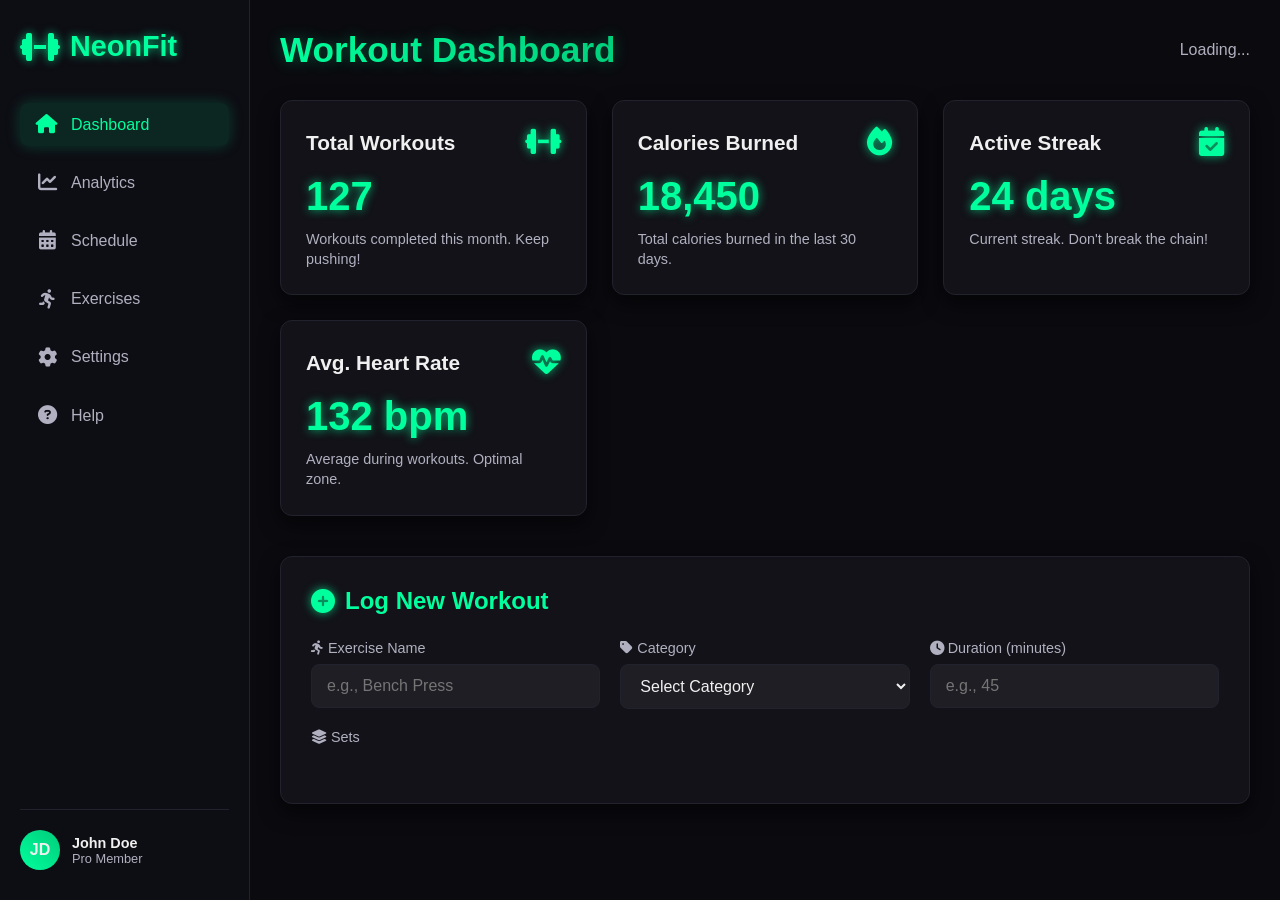
==== commit ac478d7d: "AI-Agency: Syncing index.html" ====
--- a/index.html
+++ b/index.html
@@ -3,142 +3,558 @@
 <head>
     <meta charset="UTF-8">
     <meta name="viewport" content="width=device-width, initial-scale=1.0">
-    <title>Delizioso Pizza - Freshly Baked, Delivered Hot!</title>
-    <meta name="description" content="Delizioso Pizza - Your go-to for delicious, fresh, and hot pizza delivered right to your door. Explore our menu, specials, and order now!">
-    <link rel="stylesheet" href="style.css"> <!-- Placeholder for CSS -->
-    <link rel="icon" href="favicon.ico" type="image/x-icon"> <!-- Placeholder for favicon -->
+    <title>NeonFit - Workout Dashboard</title>
+    <link rel="stylesheet" href="https://cdnjs.cloudflare.com/ajax/libs/font-awesome/6.4.0/css/all.min.css">
+    <style>
+        :root {
+            --bg-dark: #0a0a0f;
+            --bg-card: #121218;
+            --bg-sidebar: #0d0d14;
+            --neon-green: #00ff9d;
+            --neon-green-glow: rgba(0, 255, 157, 0.7);
+            --text-primary: #f0f0f0;
+            --text-secondary: #b0b0c0;
+            --border-color: #22222e;
+            --shadow-color: rgba(0, 0, 0, 0.5);
+        }
+
+        * {
+            margin: 0;
+            padding: 0;
+            box-sizing: border-box;
+            font-family: 'Segoe UI', Tahoma, Geneva, Verdana, sans-serif;
+        }
+
+        body {
+            background-color: var(--bg-dark);
+            color: var(--text-primary);
+            display: flex;
+            min-height: 100vh;
+            overflow-x: hidden;
+        }
+
+        /* Sidebar */
+        .sidebar {
+            width: 250px;
+            background-color: var(--bg-sidebar);
+            padding: 30px 20px;
+            border-right: 1px solid var(--border-color);
+            display: flex;
+            flex-direction: column;
+            flex-shrink: 0;
+            position: sticky;
+            top: 0;
+            height: 100vh;
+        }
+
+        .logo {
+            display: flex;
+            align-items: center;
+            margin-bottom: 40px;
+            font-size: 1.8rem;
+            font-weight: 700;
+            color: var(--neon-green);
+            text-shadow: 0 0 10px var(--neon-green-glow);
+        }
+
+        .logo i {
+            margin-right: 10px;
+            font-size: 2rem;
+        }
+
+        .nav-links {
+            list-style: none;
+            flex-grow: 1;
+        }
+
+        .nav-links li {
+            margin-bottom: 15px;
+        }
+
+        .nav-links a {
+            color: var(--text-secondary);
+            text-decoration: none;
+            display: flex;
+            align-items: center;
+            padding: 12px 15px;
+            border-radius: 8px;
+            transition: all 0.3s ease;
+        }
+
+        .nav-links a:hover, .nav-links a.active {
+            background-color: rgba(0, 255, 157, 0.1);
+            color: var(--neon-green);
+            box-shadow: 0 0 15px rgba(0, 255, 157, 0.2);
+        }
+
+        .nav-links i {
+            margin-right: 12px;
+            font-size: 1.2rem;
+            width: 24px;
+            text-align: center;
+        }
+
+        .user-profile {
+            display: flex;
+            align-items: center;
+            padding-top: 20px;
+            border-top: 1px solid var(--border-color);
+        }
+
+        .user-avatar {
+            width: 40px;
+            height: 40px;
+            border-radius: 50%;
+            background: linear-gradient(45deg, var(--neon-green), #00cc7a);
+            margin-right: 12px;
+            display: flex;
+            align-items: center;
+            justify-content: center;
+            font-weight: bold;
+        }
+
+        .user-info h4 {
+            font-size: 0.9rem;
+            color: var(--text-primary);
+        }
+
+        .user-info p {
+            font-size: 0.8rem;
+            color: var(--text-secondary);
+        }
+
+        /* Main Content */
+        .main-content {
+            flex-grow: 1;
+            padding: 30px;
+            overflow-y: auto;
+        }
+
+        .header {
+            display: flex;
+            justify-content: space-between;
+            align-items: center;
+            margin-bottom: 30px;
+        }
+
+        .header h1 {
+            font-size: 2.2rem;
+            background: linear-gradient(90deg, var(--neon-green), #00cc7a);
+            -webkit-background-clip: text;
+            background-clip: text;
+            color: transparent;
+            text-shadow: 0 0 15px rgba(0, 255, 157, 0.3);
+        }
+
+        .date-display {
+            color: var(--text-secondary);
+            font-size: 1rem;
+        }
+
+        /* Cards Grid */
+        .cards-grid {
+            display: grid;
+            grid-template-columns: repeat(auto-fill, minmax(280px, 1fr));
+            gap: 25px;
+            margin-bottom: 40px;
+        }
+
+        .card {
+            background-color: var(--bg-card);
+            border-radius: 12px;
+            padding: 25px;
+            border: 1px solid var(--border-color);
+            box-shadow: 0 8px 20px var(--shadow-color);
+            transition: transform 0.3s ease, box-shadow 0.3s ease;
+        }
+
+        .card:hover {
+            transform: translateY(-5px);
+            box-shadow: 0 12px 25px var(--shadow-color), 0 0 20px rgba(0, 255, 157, 0.1);
+            border-color: var(--neon-green);
+        }
+
+        .card-header {
+            display: flex;
+            justify-content: space-between;
+            align-items: center;
+            margin-bottom: 15px;
+        }
+
+        .card-title {
+            font-size: 1.3rem;
+            font-weight: 600;
+            color: var(--text-primary);
+        }
+
+        .card-icon {
+            font-size: 1.8rem;
+            color: var(--neon-green);
+            text-shadow: 0 0 10px var(--neon-green-glow);
+        }
+
+        .card-value {
+            font-size: 2.5rem;
+            font-weight: 700;
+            color: var(--neon-green);
+            margin-bottom: 10px;
+            text-shadow: 0 0 10px var(--neon-green-glow);
+        }
+
+        .card-desc {
+            color: var(--text-secondary);
+            font-size: 0.9rem;
+            line-height: 1.4;
+        }
+
+        /* Workout Logger */
+        .workout-logger {
+            background-color: var(--bg-card);
+            border-radius: 12px;
+            padding: 30px;
+            margin-bottom: 40px;
+            border: 1px solid var(--border-color);
+            box-shadow: 0 8px 20px var(--shadow-color);
+        }
+
+        .section-title {
+            font-size: 1.5rem;
+            margin-bottom: 25px;
+            color: var(--neon-green);
+            display: flex;
+            align-items: center;
+        }
+
+        .section-title i {
+            margin-right: 10px;
+            text-shadow: 0 0 10px var(--neon-green-glow);
+        }
+
+        .form-row {
+            display: flex;
+            flex-wrap: wrap;
+            gap: 20px;
+            margin-bottom: 20px;
+        }
+
+        .form-group {
+            flex: 1;
+            min-width: 200px;
+        }
+
+        .form-group label {
+            display: block;
+            margin-bottom: 8px;
+            color: var(--text-secondary);
+            font-size: 0.9rem;
+        }
+
+        .form-control {
+            width: 100%;
+            padding: 12px 15px;
+            background-color: rgba(255, 255, 255, 0.05);
+            border: 1px solid var(--border-color);
+            border-radius: 8px;
+            color: var(--text-primary);
+            font-size: 1rem;
+            transition: border 0.3s ease;
+        }
+
+        .form-control:focus {
+            outline: none;
+            border-color: var(--neon-green);
+            box-shadow: 0 0 10px rgba(0, 255, 157, 0.2);
+        }
+
+        .btn {
+            padding: 12px 25px;
+            background-color: var(--neon-green);
+            color: var(--bg-dark);
+            border: none;
+            border-radius: 8px;
+            font-weight: 600;
+            font-size: 1rem;
+            cursor: pointer;
+            transition: all 0.3s ease;
+            box-shadow: 0 0 15px rgba(0, 255, 157, 0.3);
+        }
+
+        .btn:hover {
+            background-color: #00cc7a;
+            box-shadow: 0 0 20px rgba(0, 255, 157, 0.5);
+            transform: scale(1.03);
+        }
+
+        .btn i {
+            margin-right: 8px;
+        }
+
+        /* Table */
+        .workout-table {
+            background-color: var(--bg-card);
+            border-radius: 12px;
+            padding: 30px;
+            border: 1px solid var(--border-color);
+            box-shadow: 0 8px 20px var(--shadow-color);
+            overflow: hidden;
+        }
+
+        .table-container {
+            overflow-x: auto;
+        }
+
+        table {
+            width: 100%;
+            border-collapse: collapse;
+            min-width: 800px;
+        }
+
+        thead {
+            background-color: rgba(0, 255, 157, 0.1);
+        }
+
+        th {
+            padding: 18px 15px;
+            text-align: left;
+            color: var(--neon-green);
+            font-weight: 600;
+            border-bottom: 2px solid var(--neon-green);
+        }
+
+        td {
+            padding: 15px;
+            border-bottom: 1px solid var(--border-color);
+            color: var(--text-primary);
+        }
+
+        tbody tr:hover {
+            background-color: rgba(0, 255, 157, 0.05);
+        }
+
+        .badge {
+            display: inline-block;
+            padding: 5px 12px;
+            border-radius: 20px;
+            font-size: 0.8rem;
+            font-weight: 600;
+        }
+
+        .badge-cardio {
+            background-color: rgba(0, 255, 157, 0.2);
+            color: var(--neon-green);
+        }
+
+        .badge-strength {
+            background-color: rgba(0, 100, 255, 0.2);
+            color: #6495ed;
+        }
+
+        .badge-flexibility {
+            background-color: rgba(255, 105, 180, 0.2);
+            color: #ff69b4;
+        }
+
+        .action-buttons {
+            display: flex;
+            gap: 10px;
+        }
+
+        .action-btn {
+            padding: 6px 12px;
+            border-radius: 6px;
+            border: none;
+            cursor: pointer;
+            font-size: 0.85rem;
+            transition: all 0.2s ease;
+        }
+
+        .edit-btn {
+            background-color: rgba(255, 193, 7, 0.2);
+            color: #ffc107;
+        }
+
+        .delete-btn {
+            background-color: rgba(220, 53, 69, 0.2);
+            color: #dc3545;
+        }
+
+        .action-btn:hover {
+            opacity: 0.8;
+        }
+
+        /* Footer */
+        .footer {
+            text-align: center;
+            margin-top: 40px;
+            padding-top: 20px;
+            border-top: 1px solid var(--border-color);
+            color: var(--text-secondary);
+            font-size: 0.9rem;
+        }
+
+        /* Responsive */
+        @media (max-width: 1024px) {
+            .sidebar {
+                width: 220px;
+                padding: 25px 15px;
+            }
+            .main-content {
+                padding: 25px;
+            }
+        }
+
+        @media (max-width: 768px) {
+            body {
+                flex-direction: column;
+            }
+            .sidebar {
+                width: 100%;
+                height: auto;
+                position: relative;
+                flex-direction: row;
+                align-items: center;
+                padding: 15px 20px;
+            }
+            .logo {
+                margin-bottom: 0;
+                margin-right: 20px;
+                font-size: 1.5rem;
+            }
+            .nav-links {
+                display: flex;
+                flex-grow: 0;
+                margin: 0 20px;
+            }
+            .nav-links li {
+                margin-bottom: 0;
+                margin-right: 10px;
+            }
+            .nav-links a {
+                padding: 10px 12px;
+            }
+            .user-profile {
+                padding-top: 0;
+                border-top: none;
+                margin-left: auto;
+            }
+            .main-content {
+                padding: 20px;
+            }
+            .cards-grid {
+                grid-template-columns: repeat(auto-fill, minmax(250px, 1fr));
+            }
+        }
+
+        @media (max-width: 576px) {
+            .nav-links {
+                display: none;
+            }
+            .header {
+                flex-direction: column;
+                align-items: flex-start;
+                gap: 10px;
+            }
+            .form-row {
+                flex-direction: column;
+                gap: 15px;
+            }
+            .form-group {
+                min-width: 100%;
+            }
+        }
+    </style>
 </head>
 <body>
-
-    <header>
-        <div class="container">
-            <h1 class="logo"><a href="#hero">Delizioso Pizza</a></h1>
-            <nav>
-                <ul>
-                    <li><a href="#about">About Us</a></li>
-                    <li><a href="#menu">Menu</a></li>
-                    <li><a href="#testimonials">Testimonials</a></li>
-                    <li><a href="#order">Order Now</a></li>
-                    <li><a href="#contact">Contact</a></li>
-                </ul>
-            </nav>
+    <!-- Sidebar -->
+    <aside class="sidebar">
+        <div class="logo">
+            <i class="fas fa-dumbbell"></i>
+            <span>NeonFit</span>
         </div>
-    </header>
-
-    <main>
-        <section id="hero" class="hero-section">
-            <div class="container">
-                <h2>Experience Authentic Italian Pizza, Delivered Hot & Fresh!</h2>
-                <p>Taste the tradition in every slice. Hand-tossed dough, premium ingredients, and oven-baked to perfection.</p>
-                <a href="#order" class="btn btn-primary">Order Your Pizza Now!</a>
+        <ul class="nav-links">
+            <li><a href="#" class="active"><i class="fas fa-home"></i> Dashboard</a></li>
+            <li><a href="#"><i class="fas fa-chart-line"></i> Analytics</a></li>
+            <li><a href="#"><i class="fas fa-calendar-alt"></i> Schedule</a></li>
+            <li><a href="#"><i class="fas fa-running"></i> Exercises</a></li>
+            <li><a href="#"><i class="fas fa-cog"></i> Settings</a></li>
+            <li><a href="#"><i class="fas fa-question-circle"></i> Help</a></li>
+        </ul>
+        <div class="user-profile">
+            <div class="user-avatar">JD</div>
+            <div class="user-info">
+                <h4>John Doe</h4>
+                <p>Pro Member</p>
+            </div>
+        </div>
+    </aside>
+
+    <!-- Main Content -->
+    <main class="main-content">
+        <div class="header">
+            <h1>Workout Dashboard</h1>
+            <div class="date-display" id="currentDate">Loading...</div>
+        </div>
+
+        <!-- Cards Grid -->
+        <section class="cards-grid">
+            <div class="card">
+                <div class="card-header">
+                    <h3 class="card-title">Total Workouts</h3>
+                    <div class="card-icon"><i class="fas fa-dumbbell"></i></div>
+                </div>
+                <div class="card-value">127</div>
+                <p class="card-desc">Workouts completed this month. Keep pushing!</p>
+            </div>
+            <div class="card">
+                <div class="card-header">
+                    <h3 class="card-title">Calories Burned</h3>
+                    <div class="card-icon"><i class="fas fa-fire"></i></div>
+                </div>
+                <div class="card-value">18,450</div>
+                <p class="card-desc">Total calories burned in the last 30 days.</p>
+            </div>
+            <div class="card">
+                <div class="card-header">
+                    <h3 class="card-title">Active Streak</h3>
+                    <div class="card-icon"><i class="fas fa-calendar-check"></i></div>
+                </div>
+                <div class="card-value">24 days</div>
+                <p class="card-desc">Current streak. Don't break the chain!</p>
+            </div>
+            <div class="card">
+                <div class="card-header">
+                    <h3 class="card-title">Avg. Heart Rate</h3>
+                    <div class="card-icon"><i class="fas fa-heartbeat"></i></div>
+                </div>
+                <div class="card-value">132 bpm</div>
+                <p class="card-desc">Average during workouts. Optimal zone.</p>
             </div>
         </section>
 
-        <section id="about" class="about-us-section">
-            <div class="container">
-                <h2>About Delizioso Pizza</h2>
-                <p>At Delizioso Pizza, we're passionate about crafting the perfect pizza. For over 15 years, we've been using time-honored recipes, fresh local ingredients, and a whole lot of love to bring you pizzas that truly delight. From our classic Margherita to our adventurous gourmet creations, every pizza is a testament to our commitment to quality and flavor.</p>
-                <p>Our dough is made fresh daily, our sauce is simmered to perfection, and our toppings are always top-tier. Come and taste the difference!</p>
-            </div>
-        </section>
-
-        <section id="menu" class="menu-preview-section">
-            <div class="container">
-                <h2>Our Popular Pizzas</h2>
-                <p>A glimpse into some of our customer favorites.</p>
-                <div class="menu-items-grid">
-                    <article class="menu-item">
-                        <img src="images/pizza-margherita.jpg" alt="Classic Margherita Pizza">
-                        <h3>Margherita Delight</h3>
-                        <p>Classic tomato, fresh mozzarella, and basil. Simple perfection.</p>
-                        <span class="price">$14.99</span>
-                    </article>
-                    <article class="menu-item">
-                        <img src="images/pizza-pepperoni.jpg" alt="Pepperoni Feast Pizza">
-                        <h3>Pepperoni Feast</h3>
-                        <p>Generous layers of premium pepperoni and melted mozzarella.</p>
-                        <span class="price">$16.49</span>
-                    </article>
-                    <article class="menu-item">
-                        <img src="images/pizza-veggie.jpg" alt="Garden Veggie Pizza">
-                        <h3>Garden Veggie</h3>
-                        <p>Fresh bell peppers, onions, mushrooms, olives, and spinach.</p>
-                        <span class="price">$15.99</span>
-                    </article>
-                    <article class="menu-item">
-                        <img src="images/pizza-meatlovers.jpg" alt="Meat Lovers Pizza">
-                        <h3>Meat Lover's Dream</h3>
-                        <p>Pepperoni, sausage, ham, and bacon for the ultimate meat experience.</p>
-                        <span class="price">$17.99</span>
-                    </article>
+        <!-- Workout Logger -->
+        <section class="workout-logger">
+            <h2 class="section-title"><i class="fas fa-plus-circle"></i> Log New Workout</h2>
+            <form id="workoutForm">
+                <div class="form-row">
+                    <div class="form-group">
+                        <label for="exercise"><i class="fas fa-running"></i> Exercise Name</label>
+                        <input type="text" id="exercise" class="form-control" placeholder="e.g., Bench Press" required>
+                    </div>
+                    <div class="form-group">
+                        <label for="category"><i class="fas fa-tag"></i> Category</label>
+                        <select id="category" class="form-control" required>
+                            <option value="">Select Category</option>
+                            <option value="strength">Strength</option>
+                            <option value="cardio">Cardio</option>
+                            <option value="flexibility">Flexibility</option>
+                        </select>
+                    </div>
+                    <div class="form-group">
+                        <label for="duration"><i class="fas fa-clock"></i> Duration (minutes)</label>
+                        <input type="number" id="duration" class="form-control" placeholder="e.g., 45" min="1" required>
+                    </div>
                 </div>
-                <a href="menu.html" class="btn btn-secondary">View Full Menu</a>
-            </div>
-        </section>
-
-        <section id="testimonials" class="testimonials-section">
-            <div class="container">
-                <h2>What Our Customers Say</h2>
-                <div class="testimonial-grid">
-                    <blockquote class="testimonial-card">
-                        <p>"The best pizza I've had in years! The crust was perfect and the toppings were incredibly fresh. Delizioso is my new go-to!"</p>
-                        <cite>&mdash; Sarah L., Food Enthusiast</cite>
-                    </blockquote>
-                    <blockquote class="testimonial-card">
-                        <p>"Fast delivery and still piping hot! The Meat Lover's Dream is an absolute must-try. Highly recommend this place."</p>
-                        <cite>&mdash; Mark T., Happy Customer</cite>
-                    </blockquote>
-                    <blockquote class="testimonial-card">
-                        <p>"Their Margherita is authentic and full of flavor. It tastes just like the pizzas I had in Italy. Amazing!"</p>
-                        <cite>&mdash; Elena G., Pizza Connoisseur</cite>
-                    </blockquote>
-                </div>
-            </div>
-        </section>
-
-        <section id="order" class="call-to-action-order-section">
-            <div class="container">
-                <h2>Craving Pizza? Order Now!</h2>
-                <p>Don't wait! Your perfect pizza is just a few clicks away. Enjoy the convenience of online ordering and get your favorite Delizioso pizza delivered to your door.</p>
-                <a href="order.html" class="btn btn-primary btn-large">Place Your Order Online</a>
-            </div>
-        </section>
-    </main>
-
-    <footer id="contact">
-        <div class="container">
-            <div class="footer-content">
-                <div class="contact-info">
-                    <h3>Contact Us</h3>
-                    <address>
-                        <p>123 Pizza Lane, Foodville, CA 90210</p>
-                        <p>Phone: <a href="tel:+15551234567">(555) 123-4567</a></p>
-                        <p>Email: <a href="mailto:info@deliziosopizza.com">info@deliziosopizza.com</a></p>
-                    </address>
-                </div>
-                <div class="social-links">
-                    <h3>Follow Us</h3>
-                    <ul>
-                        <li><a href="https://facebook.com/deliziosopizza" target="_blank" rel="noopener noreferrer">Facebook</a></li>
-                        <li><a href="https://instagram.com/deliziosopizza" target="_blank" rel="noopener noreferrer">Instagram</a></li>
-                        <li><a href="https://twitter.com/deliziosopizza" target="_blank" rel="noopener noreferrer">Twitter</a></li>
-                    </ul>
-                </div>
-                <div class="footer-navigation">
-                    <h3>Quick Links</h3>
-                    <ul>
-                        <li><a href="#about">About</a></li>
-                        <li><a href="#menu">Menu</a></li>
-                        <li><a href="privacy.html">Privacy Policy</a></li>
-                        <li><a href="terms.html">Terms of Service</a></li>
-                    </ul>
-                </div>
-            </div>
-            <div class="copyright">
-                <p>&copy; 2023 Delizioso Pizza. All rights reserved.</p>
-            </div>
-        </div>
-    </footer>
-
-</body>
-</html>+                <div class="form-row">
+                    <div class="form-group">
+                        <label for="sets"><i class="fas fa-layer-group"></i> Sets</label>
+                        <input type="number" id="sets" class="form-control" placeholder="e.g., 4" min="
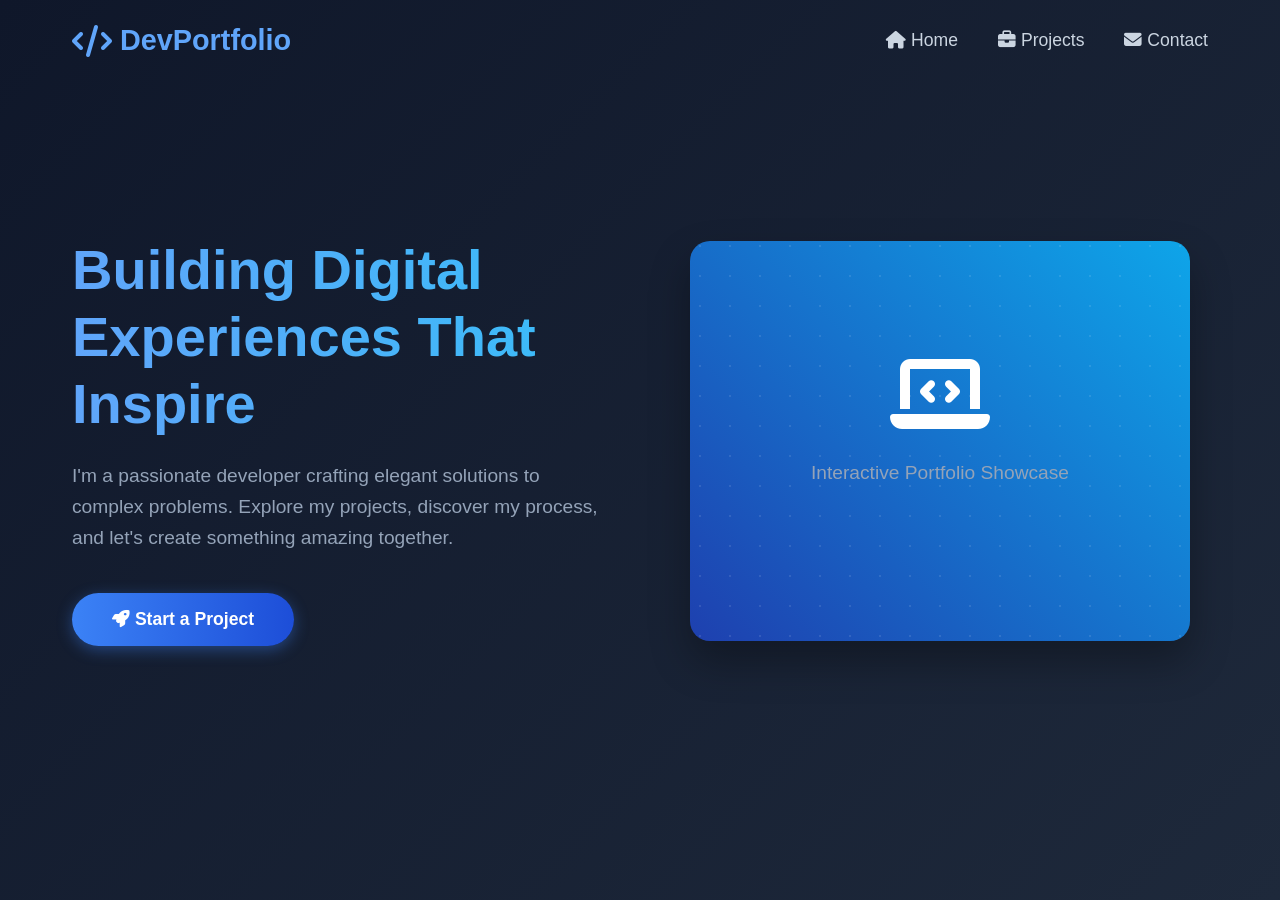
==== commit f641e135: "AI-Agency: Syncing index.html" ====
--- a/index.html
+++ b/index.html
@@ -3,21 +3,9 @@
 <head>
     <meta charset="UTF-8">
     <meta name="viewport" content="width=device-width, initial-scale=1.0">
-    <title>NeonFit - Workout Dashboard</title>
+    <title>Creative Portfolio | Hero</title>
     <link rel="stylesheet" href="https://cdnjs.cloudflare.com/ajax/libs/font-awesome/6.4.0/css/all.min.css">
     <style>
-        :root {
-            --bg-dark: #0a0a0f;
-            --bg-card: #121218;
-            --bg-sidebar: #0d0d14;
-            --neon-green: #00ff9d;
-            --neon-green-glow: rgba(0, 255, 157, 0.7);
-            --text-primary: #f0f0f0;
-            --text-secondary: #b0b0c0;
-            --border-color: #22222e;
-            --shadow-color: rgba(0, 0, 0, 0.5);
-        }
-
         * {
             margin: 0;
             padding: 0;
@@ -26,535 +14,293 @@
         }
 
         body {
-            background-color: var(--bg-dark);
-            color: var(--text-primary);
-            display: flex;
+            background: linear-gradient(135deg, #0f172a, #1e293b);
+            color: #f1f5f9;
             min-height: 100vh;
             overflow-x: hidden;
         }
 
-        /* Sidebar */
-        .sidebar {
-            width: 250px;
-            background-color: var(--bg-sidebar);
-            padding: 30px 20px;
-            border-right: 1px solid var(--border-color);
-            display: flex;
-            flex-direction: column;
-            flex-shrink: 0;
-            position: sticky;
-            top: 0;
-            height: 100vh;
+        .container {
+            max-width: 1200px;
+            margin: 0 auto;
+            padding: 0 2rem;
+        }
+
+        /* Navbar Styles */
+        nav {
+            padding: 1.5rem 0;
+            display: flex;
+            justify-content: space-between;
+            align-items: center;
+            flex-wrap: wrap;
         }
 
         .logo {
-            display: flex;
-            align-items: center;
-            margin-bottom: 40px;
             font-size: 1.8rem;
             font-weight: 700;
-            color: var(--neon-green);
-            text-shadow: 0 0 10px var(--neon-green-glow);
+            color: #60a5fa;
+            text-decoration: none;
+            display: flex;
+            align-items: center;
+            gap: 0.5rem;
         }
 
         .logo i {
-            margin-right: 10px;
             font-size: 2rem;
         }
 
         .nav-links {
+            display: flex;
             list-style: none;
-            flex-grow: 1;
-        }
-
-        .nav-links li {
-            margin-bottom: 15px;
+            gap: 2.5rem;
         }
 
         .nav-links a {
-            color: var(--text-secondary);
+            color: #cbd5e1;
             text-decoration: none;
-            display: flex;
-            align-items: center;
-            padding: 12px 15px;
-            border-radius: 8px;
-            transition: all 0.3s ease;
-        }
-
-        .nav-links a:hover, .nav-links a.active {
-            background-color: rgba(0, 255, 157, 0.1);
-            color: var(--neon-green);
-            box-shadow: 0 0 15px rgba(0, 255, 157, 0.2);
-        }
-
-        .nav-links i {
-            margin-right: 12px;
-            font-size: 1.2rem;
-            width: 24px;
-            text-align: center;
-        }
-
-        .user-profile {
-            display: flex;
-            align-items: center;
-            padding-top: 20px;
-            border-top: 1px solid var(--border-color);
-        }
-
-        .user-avatar {
-            width: 40px;
-            height: 40px;
-            border-radius: 50%;
-            background: linear-gradient(45deg, var(--neon-green), #00cc7a);
-            margin-right: 12px;
-            display: flex;
-            align-items: center;
-            justify-content: center;
-            font-weight: bold;
-        }
-
-        .user-info h4 {
-            font-size: 0.9rem;
-            color: var(--text-primary);
-        }
-
-        .user-info p {
-            font-size: 0.8rem;
-            color: var(--text-secondary);
-        }
-
-        /* Main Content */
-        .main-content {
-            flex-grow: 1;
-            padding: 30px;
-            overflow-y: auto;
-        }
-
-        .header {
-            display: flex;
+            font-weight: 500;
+            font-size: 1.1rem;
+            transition: color 0.3s ease;
+            position: relative;
+        }
+
+        .nav-links a:hover {
+            color: #60a5fa;
+        }
+
+        .nav-links a::after {
+            content: '';
+            position: absolute;
+            width: 0;
+            height: 2px;
+            bottom: -5px;
+            left: 0;
+            background-color: #60a5fa;
+            transition: width 0.3s ease;
+        }
+
+        .nav-links a:hover::after {
+            width: 100%;
+        }
+
+        .menu-toggle {
+            display: none;
+            font-size: 1.5rem;
+            background: none;
+            border: none;
+            color: #60a5fa;
+            cursor: pointer;
+        }
+
+        /* Hero Section Styles */
+        .hero {
+            padding: 6rem 0;
+            display: flex;
+            align-items: center;
             justify-content: space-between;
-            align-items: center;
-            margin-bottom: 30px;
-        }
-
-        .header h1 {
-            font-size: 2.2rem;
-            background: linear-gradient(90deg, var(--neon-green), #00cc7a);
+            gap: 4rem;
+            flex-wrap: wrap;
+            min-height: 80vh;
+        }
+
+        .hero-content {
+            flex: 1;
+            min-width: 300px;
+        }
+
+        .hero h1 {
+            font-size: 3.5rem;
+            line-height: 1.2;
+            margin-bottom: 1.5rem;
+            background: linear-gradient(to right, #60a5fa, #38bdf8);
             -webkit-background-clip: text;
             background-clip: text;
             color: transparent;
-            text-shadow: 0 0 15px rgba(0, 255, 157, 0.3);
-        }
-
-        .date-display {
-            color: var(--text-secondary);
-            font-size: 1rem;
-        }
-
-        /* Cards Grid */
-        .cards-grid {
-            display: grid;
-            grid-template-columns: repeat(auto-fill, minmax(280px, 1fr));
-            gap: 25px;
-            margin-bottom: 40px;
-        }
-
-        .card {
-            background-color: var(--bg-card);
-            border-radius: 12px;
-            padding: 25px;
-            border: 1px solid var(--border-color);
-            box-shadow: 0 8px 20px var(--shadow-color);
-            transition: transform 0.3s ease, box-shadow 0.3s ease;
-        }
-
-        .card:hover {
-            transform: translateY(-5px);
-            box-shadow: 0 12px 25px var(--shadow-color), 0 0 20px rgba(0, 255, 157, 0.1);
-            border-color: var(--neon-green);
-        }
-
-        .card-header {
-            display: flex;
-            justify-content: space-between;
-            align-items: center;
-            margin-bottom: 15px;
-        }
-
-        .card-title {
-            font-size: 1.3rem;
+        }
+
+        .hero p {
+            font-size: 1.2rem;
+            line-height: 1.6;
+            color: #94a3b8;
+            margin-bottom: 2.5rem;
+            max-width: 600px;
+        }
+
+        .cta-button {
+            display: inline-block;
+            background: linear-gradient(to right, #3b82f6, #1d4ed8);
+            color: white;
+            padding: 1rem 2.5rem;
+            border-radius: 50px;
+            text-decoration: none;
             font-weight: 600;
-            color: var(--text-primary);
-        }
-
-        .card-icon {
-            font-size: 1.8rem;
-            color: var(--neon-green);
-            text-shadow: 0 0 10px var(--neon-green-glow);
-        }
-
-        .card-value {
-            font-size: 2.5rem;
-            font-weight: 700;
-            color: var(--neon-green);
-            margin-bottom: 10px;
-            text-shadow: 0 0 10px var(--neon-green-glow);
-        }
-
-        .card-desc {
-            color: var(--text-secondary);
-            font-size: 0.9rem;
-            line-height: 1.4;
-        }
-
-        /* Workout Logger */
-        .workout-logger {
-            background-color: var(--bg-card);
-            border-radius: 12px;
-            padding: 30px;
-            margin-bottom: 40px;
-            border: 1px solid var(--border-color);
-            box-shadow: 0 8px 20px var(--shadow-color);
-        }
-
-        .section-title {
-            font-size: 1.5rem;
-            margin-bottom: 25px;
-            color: var(--neon-green);
-            display: flex;
-            align-items: center;
-        }
-
-        .section-title i {
-            margin-right: 10px;
-            text-shadow: 0 0 10px var(--neon-green-glow);
-        }
-
-        .form-row {
-            display: flex;
-            flex-wrap: wrap;
-            gap: 20px;
-            margin-bottom: 20px;
-        }
-
-        .form-group {
-            flex: 1;
-            min-width: 200px;
-        }
-
-        .form-group label {
-            display: block;
-            margin-bottom: 8px;
-            color: var(--text-secondary);
-            font-size: 0.9rem;
-        }
-
-        .form-control {
-            width: 100%;
-            padding: 12px 15px;
-            background-color: rgba(255, 255, 255, 0.05);
-            border: 1px solid var(--border-color);
-            border-radius: 8px;
-            color: var(--text-primary);
-            font-size: 1rem;
-            transition: border 0.3s ease;
-        }
-
-        .form-control:focus {
-            outline: none;
-            border-color: var(--neon-green);
-            box-shadow: 0 0 10px rgba(0, 255, 157, 0.2);
-        }
-
-        .btn {
-            padding: 12px 25px;
-            background-color: var(--neon-green);
-            color: var(--bg-dark);
-            border: none;
-            border-radius: 8px;
-            font-weight: 600;
-            font-size: 1rem;
-            cursor: pointer;
+            font-size: 1.1rem;
             transition: all 0.3s ease;
-            box-shadow: 0 0 15px rgba(0, 255, 157, 0.3);
-        }
-
-        .btn:hover {
-            background-color: #00cc7a;
-            box-shadow: 0 0 20px rgba(0, 255, 157, 0.5);
-            transform: scale(1.03);
-        }
-
-        .btn i {
-            margin-right: 8px;
-        }
-
-        /* Table */
-        .workout-table {
-            background-color: var(--bg-card);
-            border-radius: 12px;
-            padding: 30px;
-            border: 1px solid var(--border-color);
-            box-shadow: 0 8px 20px var(--shadow-color);
-            overflow: hidden;
-        }
-
-        .table-container {
-            overflow-x: auto;
-        }
-
-        table {
-            width: 100%;
-            border-collapse: collapse;
-            min-width: 800px;
-        }
-
-        thead {
-            background-color: rgba(0, 255, 157, 0.1);
-        }
-
-        th {
-            padding: 18px 15px;
-            text-align: left;
-            color: var(--neon-green);
-            font-weight: 600;
-            border-bottom: 2px solid var(--neon-green);
-        }
-
-        td {
-            padding: 15px;
-            border-bottom: 1px solid var(--border-color);
-            color: var(--text-primary);
-        }
-
-        tbody tr:hover {
-            background-color: rgba(0, 255, 157, 0.05);
-        }
-
-        .badge {
-            display: inline-block;
-            padding: 5px 12px;
-            border-radius: 20px;
-            font-size: 0.8rem;
-            font-weight: 600;
-        }
-
-        .badge-cardio {
-            background-color: rgba(0, 255, 157, 0.2);
-            color: var(--neon-green);
-        }
-
-        .badge-strength {
-            background-color: rgba(0, 100, 255, 0.2);
-            color: #6495ed;
-        }
-
-        .badge-flexibility {
-            background-color: rgba(255, 105, 180, 0.2);
-            color: #ff69b4;
-        }
-
-        .action-buttons {
-            display: flex;
-            gap: 10px;
-        }
-
-        .action-btn {
-            padding: 6px 12px;
-            border-radius: 6px;
+            box-shadow: 0 4px 15px rgba(59, 130, 246, 0.4);
             border: none;
             cursor: pointer;
-            font-size: 0.85rem;
-            transition: all 0.2s ease;
-        }
-
-        .edit-btn {
-            background-color: rgba(255, 193, 7, 0.2);
-            color: #ffc107;
-        }
-
-        .delete-btn {
-            background-color: rgba(220, 53, 69, 0.2);
-            color: #dc3545;
-        }
-
-        .action-btn:hover {
-            opacity: 0.8;
-        }
-
-        /* Footer */
-        .footer {
+        }
+
+        .cta-button:hover {
+            transform: translateY(-3px);
+            box-shadow: 0 6px 20px rgba(59, 130, 246, 0.6);
+            background: linear-gradient(to right, #2563eb, #1e40af);
+        }
+
+        .hero-image {
+            flex: 1;
+            min-width: 300px;
+            display: flex;
+            justify-content: center;
+            align-items: center;
+        }
+
+        .image-placeholder {
+            width: 100%;
+            max-width: 500px;
+            height: 400px;
+            background: linear-gradient(45deg, #1e40af, #0ea5e9);
+            border-radius: 20px;
+            display: flex;
+            flex-direction: column;
+            justify-content: center;
+            align-items: center;
+            color: white;
+            box-shadow: 0 20px 40px rgba(0, 0, 0, 0.3);
+            position: relative;
+            overflow: hidden;
+        }
+
+        .image-placeholder::before {
+            content: '';
+            position: absolute;
+            width: 150%;
+            height: 150%;
+            background: radial-gradient(circle, rgba(255,255,255,0.1) 1px, transparent 1px);
+            background-size: 30px 30px;
+            animation: float 20s linear infinite;
+        }
+
+        .image-placeholder i {
+            font-size: 5rem;
+            margin-bottom: 1.5rem;
+            z-index: 1;
+        }
+
+        .image-placeholder p {
+            font-size: 1.2rem;
+            z-index: 1;
             text-align: center;
-            margin-top: 40px;
-            padding-top: 20px;
-            border-top: 1px solid var(--border-color);
-            color: var(--text-secondary);
-            font-size: 0.9rem;
-        }
-
-        /* Responsive */
-        @media (max-width: 1024px) {
-            .sidebar {
-                width: 220px;
-                padding: 25px 15px;
-            }
-            .main-content {
-                padding: 25px;
+            padding: 0 1rem;
+        }
+
+        @keyframes float {
+            0% { transform: translate(0, 0) rotate(0deg); }
+            100% { transform: translate(-30px, -30px) rotate(360deg); }
+        }
+
+        /* Responsive Design */
+        @media (max-width: 992px) {
+            .hero h1 {
+                font-size: 2.8rem;
             }
         }
 
         @media (max-width: 768px) {
-            body {
-                flex-direction: column;
-            }
-            .sidebar {
-                width: 100%;
-                height: auto;
-                position: relative;
-                flex-direction: row;
-                align-items: center;
-                padding: 15px 20px;
-            }
-            .logo {
-                margin-bottom: 0;
-                margin-right: 20px;
-                font-size: 1.5rem;
-            }
-            .nav-links {
-                display: flex;
-                flex-grow: 0;
-                margin: 0 20px;
-            }
-            .nav-links li {
-                margin-bottom: 0;
-                margin-right: 10px;
-            }
-            .nav-links a {
-                padding: 10px 12px;
-            }
-            .user-profile {
-                padding-top: 0;
-                border-top: none;
-                margin-left: auto;
-            }
-            .main-content {
-                padding: 20px;
-            }
-            .cards-grid {
-                grid-template-columns: repeat(auto-fill, minmax(250px, 1fr));
-            }
-        }
-
-        @media (max-width: 576px) {
+            .menu-toggle {
+                display: block;
+            }
+
             .nav-links {
                 display: none;
-            }
-            .header {
+                width: 100%;
                 flex-direction: column;
-                align-items: flex-start;
-                gap: 10px;
-            }
-            .form-row {
-                flex-direction: column;
-                gap: 15px;
-            }
-            .form-group {
-                min-width: 100%;
+                gap: 1rem;
+                padding-top: 1.5rem;
+            }
+
+            .nav-links.active {
+                display: flex;
+            }
+
+            .hero {
+                padding: 3rem 0;
+                text-align: center;
+            }
+
+            .hero h1 {
+                font-size: 2.5rem;
+            }
+
+            .hero p {
+                font-size: 1.1rem;
+            }
+        }
+
+        @media (max-width: 480px) {
+            .hero h1 {
+                font-size: 2rem;
+            }
+
+            .cta-button {
+                padding: 0.9rem 2rem;
+                font-size: 1rem;
+            }
+
+            .image-placeholder {
+                height: 300px;
             }
         }
     </style>
 </head>
 <body>
-    <!-- Sidebar -->
-    <aside class="sidebar">
-        <div class="logo">
-            <i class="fas fa-dumbbell"></i>
-            <span>NeonFit</span>
-        </div>
-        <ul class="nav-links">
-            <li><a href="#" class="active"><i class="fas fa-home"></i> Dashboard</a></li>
-            <li><a href="#"><i class="fas fa-chart-line"></i> Analytics</a></li>
-            <li><a href="#"><i class="fas fa-calendar-alt"></i> Schedule</a></li>
-            <li><a href="#"><i class="fas fa-running"></i> Exercises</a></li>
-            <li><a href="#"><i class="fas fa-cog"></i> Settings</a></li>
-            <li><a href="#"><i class="fas fa-question-circle"></i> Help</a></li>
-        </ul>
-        <div class="user-profile">
-            <div class="user-avatar">JD</div>
-            <div class="user-info">
-                <h4>John Doe</h4>
-                <p>Pro Member</p>
+    <div class="container">
+        <!-- Navbar -->
+        <nav>
+            <a href="#" class="logo">
+                <i class="fas fa-code"></i>
+                DevPortfolio
+            </a>
+            <button class="menu-toggle" id="menuToggle">
+                <i class="fas fa-bars"></i>
+            </button>
+            <ul class="nav-links" id="navLinks">
+                <li><a href="#"><i class="fas fa-home"></i> Home</a></li>
+                <li><a href="#"><i class="fas fa-briefcase"></i> Projects</a></li>
+                <li><a href="#"><i class="fas fa-envelope"></i> Contact</a></li>
+            </ul>
+        </nav>
+
+        <!-- Hero Section -->
+        <section class="hero">
+            <div class="hero-content">
+                <h1>Building Digital Experiences That Inspire</h1>
+                <p>I'm a passionate developer crafting elegant solutions to complex problems. Explore my projects, discover my process, and let's create something amazing together.</p>
+                <a href="#" class="cta-button">
+                    <i class="fas fa-rocket"></i> Start a Project
+                </a>
             </div>
-        </div>
-    </aside>
-
-    <!-- Main Content -->
-    <main class="main-content">
-        <div class="header">
-            <h1>Workout Dashboard</h1>
-            <div class="date-display" id="currentDate">Loading...</div>
-        </div>
-
-        <!-- Cards Grid -->
-        <section class="cards-grid">
-            <div class="card">
-                <div class="card-header">
-                    <h3 class="card-title">Total Workouts</h3>
-                    <div class="card-icon"><i class="fas fa-dumbbell"></i></div>
+            <div class="hero-image">
+                <div class="image-placeholder">
+                    <i class="fas fa-laptop-code"></i>
+                    <p>Interactive Portfolio Showcase</p>
                 </div>
-                <div class="card-value">127</div>
-                <p class="card-desc">Workouts completed this month. Keep pushing!</p>
-            </div>
-            <div class="card">
-                <div class="card-header">
-                    <h3 class="card-title">Calories Burned</h3>
-                    <div class="card-icon"><i class="fas fa-fire"></i></div>
-                </div>
-                <div class="card-value">18,450</div>
-                <p class="card-desc">Total calories burned in the last 30 days.</p>
-            </div>
-            <div class="card">
-                <div class="card-header">
-                    <h3 class="card-title">Active Streak</h3>
-                    <div class="card-icon"><i class="fas fa-calendar-check"></i></div>
-                </div>
-                <div class="card-value">24 days</div>
-                <p class="card-desc">Current streak. Don't break the chain!</p>
-            </div>
-            <div class="card">
-                <div class="card-header">
-                    <h3 class="card-title">Avg. Heart Rate</h3>
-                    <div class="card-icon"><i class="fas fa-heartbeat"></i></div>
-                </div>
-                <div class="card-value">132 bpm</div>
-                <p class="card-desc">Average during workouts. Optimal zone.</p>
             </div>
         </section>
-
-        <!-- Workout Logger -->
-        <section class="workout-logger">
-            <h2 class="section-title"><i class="fas fa-plus-circle"></i> Log New Workout</h2>
-            <form id="workoutForm">
-                <div class="form-row">
-                    <div class="form-group">
-                        <label for="exercise"><i class="fas fa-running"></i> Exercise Name</label>
-                        <input type="text" id="exercise" class="form-control" placeholder="e.g., Bench Press" required>
-                    </div>
-                    <div class="form-group">
-                        <label for="category"><i class="fas fa-tag"></i> Category</label>
-                        <select id="category" class="form-control" required>
-                            <option value="">Select Category</option>
-                            <option value="strength">Strength</option>
-                            <option value="cardio">Cardio</option>
-                            <option value="flexibility">Flexibility</option>
-                        </select>
-                    </div>
-                    <div class="form-group">
-                        <label for="duration"><i class="fas fa-clock"></i> Duration (minutes)</label>
-                        <input type="number" id="duration" class="form-control" placeholder="e.g., 45" min="1" required>
-                    </div>
-                </div>
-                <div class="form-row">
-                    <div class="form-group">
-                        <label for="sets"><i class="fas fa-layer-group"></i> Sets</label>
-                        <input type="number" id="sets" class="form-control" placeholder="e.g., 4" min="+    </div>
+
+    <script>
+        document.getElementById('menuToggle').addEventListener('click', function() {
+            document.getElementById('navLinks').classList.toggle('active');
+        });
+
+        // Close menu when clicking a link (for mobile)
+        const navLinks = document.querySelectorAll('.nav-links a');
+        navLinks.forEach(link => {
+            link.addEventListener('click', () => {
+                document.getElementById('navLinks').classList.remove('active');
+            });
+        });
+    </script>
+</body>
+</html>
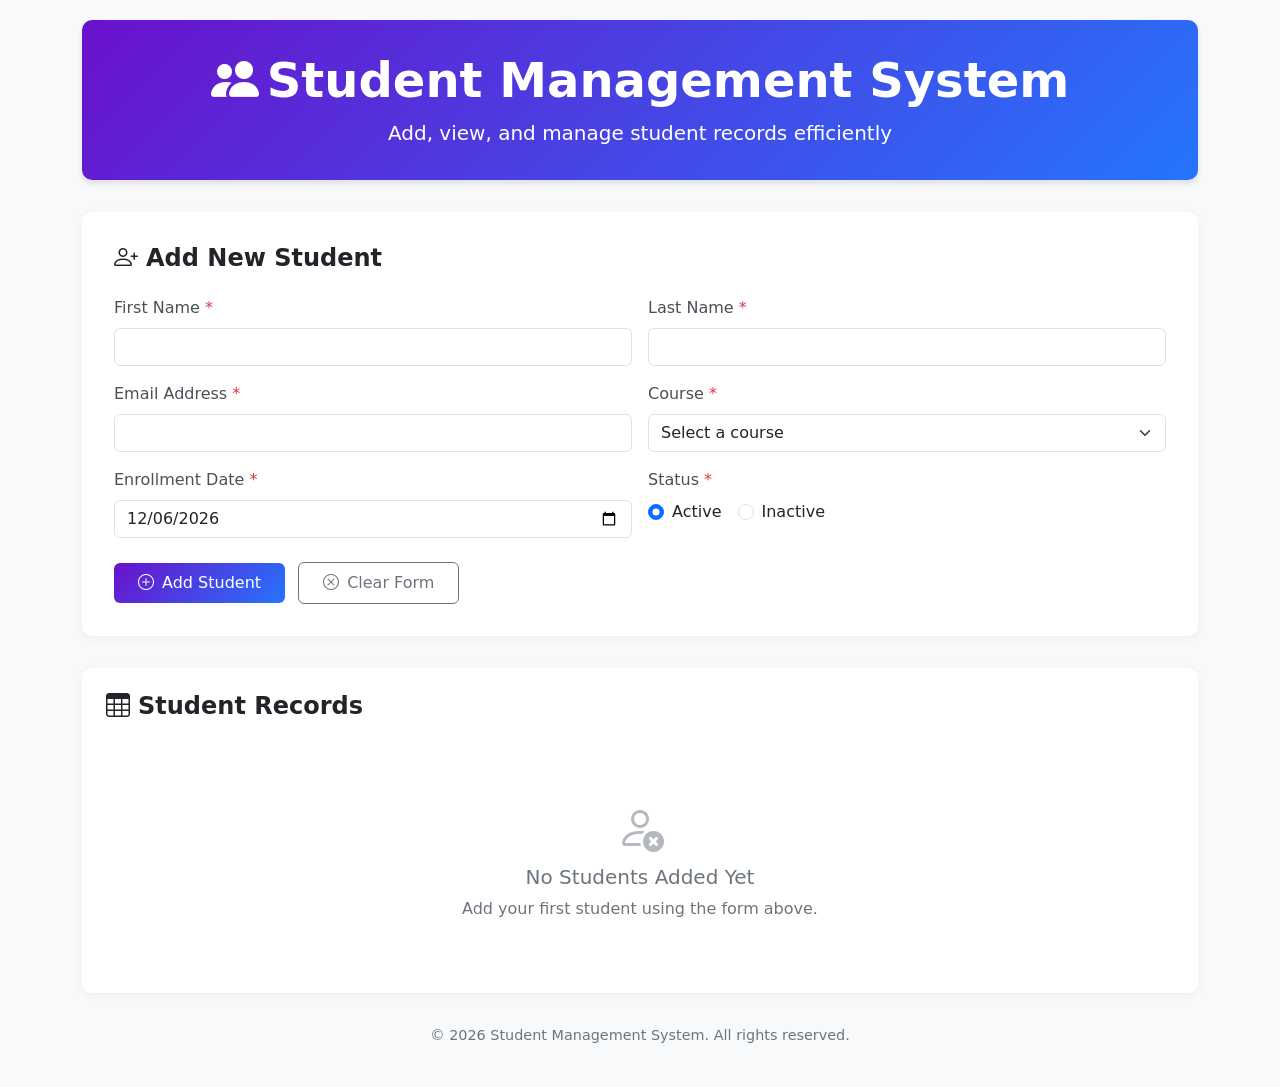
==== commit 0f3b068f: "AI-Agency: Pushing index.html to branch ai-feat-1774880151" ====
--- a/index.html
+++ b/index.html
@@ -3,303 +3,419 @@
 <head>
     <meta charset="UTF-8">
     <meta name="viewport" content="width=device-width, initial-scale=1.0">
-    <title>Creative Portfolio | Hero</title>
-    <link rel="stylesheet" href="https://cdnjs.cloudflare.com/ajax/libs/font-awesome/6.4.0/css/all.min.css">
+    <title>Student Management System</title>
+    <link rel="stylesheet" href="https://cdn.jsdelivr.net/npm/bootstrap@5.3.0/dist/css/bootstrap.min.css">
+    <link rel="stylesheet" href="https://cdn.jsdelivr.net/npm/bootstrap-icons@1.10.0/font/bootstrap-icons.css">
     <style>
-        * {
-            margin: 0;
-            padding: 0;
-            box-sizing: border-box;
-            font-family: 'Segoe UI', Tahoma, Geneva, Verdana, sans-serif;
-        }
-
         body {
-            background: linear-gradient(135deg, #0f172a, #1e293b);
-            color: #f1f5f9;
-            min-height: 100vh;
-            overflow-x: hidden;
-        }
-
-        .container {
-            max-width: 1200px;
-            margin: 0 auto;
-            padding: 0 2rem;
-        }
-
-        /* Navbar Styles */
-        nav {
-            padding: 1.5rem 0;
-            display: flex;
-            justify-content: space-between;
-            align-items: center;
-            flex-wrap: wrap;
-        }
-
-        .logo {
-            font-size: 1.8rem;
-            font-weight: 700;
-            color: #60a5fa;
-            text-decoration: none;
-            display: flex;
-            align-items: center;
-            gap: 0.5rem;
-        }
-
-        .logo i {
-            font-size: 2rem;
-        }
-
-        .nav-links {
-            display: flex;
-            list-style: none;
-            gap: 2.5rem;
-        }
-
-        .nav-links a {
-            color: #cbd5e1;
-            text-decoration: none;
+            background-color: #f8f9fa;
+            padding-top: 20px;
+            padding-bottom: 40px;
+        }
+        .header {
+            background: linear-gradient(135deg, #6a11cb 0%, #2575fc 100%);
+            color: white;
+            padding: 2rem 1rem;
+            border-radius: 10px;
+            margin-bottom: 2rem;
+            box-shadow: 0 4px 6px rgba(0,0,0,0.1);
+        }
+        .form-container {
+            background: white;
+            padding: 2rem;
+            border-radius: 10px;
+            box-shadow: 0 2px 10px rgba(0,0,0,0.05);
+            margin-bottom: 2rem;
+        }
+        .table-container {
+            background: white;
+            padding: 1.5rem;
+            border-radius: 10px;
+            box-shadow: 0 2px 10px rgba(0,0,0,0.05);
+            overflow: hidden;
+        }
+        .student-table {
+            margin-bottom: 0;
+        }
+        .student-table thead th {
+            background-color: #f1f5fd;
+            border-bottom: 2px solid #dee2e6;
+            font-weight: 600;
+            color: #495057;
+        }
+        .action-buttons .btn {
+            padding: 0.25rem 0.5rem;
+            margin: 0 2px;
+        }
+        .empty-state {
+            text-align: center;
+            padding: 3rem;
+            color: #6c757d;
+        }
+        .empty-state i {
+            font-size: 3rem;
+            margin-bottom: 1rem;
+            opacity: 0.5;
+        }
+        .form-label {
             font-weight: 500;
-            font-size: 1.1rem;
-            transition: color 0.3s ease;
-            position: relative;
-        }
-
-        .nav-links a:hover {
-            color: #60a5fa;
-        }
-
-        .nav-links a::after {
-            content: '';
-            position: absolute;
-            width: 0;
-            height: 2px;
-            bottom: -5px;
-            left: 0;
-            background-color: #60a5fa;
-            transition: width 0.3s ease;
-        }
-
-        .nav-links a:hover::after {
-            width: 100%;
-        }
-
-        .menu-toggle {
-            display: none;
-            font-size: 1.5rem;
-            background: none;
+            color: #495057;
+        }
+        .required::after {
+            content: " *";
+            color: #dc3545;
+        }
+        .btn-primary {
+            background: linear-gradient(135deg, #6a11cb 0%, #2575fc 100%);
             border: none;
-            color: #60a5fa;
-            cursor: pointer;
-        }
-
-        /* Hero Section Styles */
-        .hero {
-            padding: 6rem 0;
-            display: flex;
-            align-items: center;
-            justify-content: space-between;
-            gap: 4rem;
-            flex-wrap: wrap;
-            min-height: 80vh;
-        }
-
-        .hero-content {
-            flex: 1;
-            min-width: 300px;
-        }
-
-        .hero h1 {
-            font-size: 3.5rem;
-            line-height: 1.2;
-            margin-bottom: 1.5rem;
-            background: linear-gradient(to right, #60a5fa, #38bdf8);
-            -webkit-background-clip: text;
-            background-clip: text;
-            color: transparent;
-        }
-
-        .hero p {
-            font-size: 1.2rem;
-            line-height: 1.6;
-            color: #94a3b8;
-            margin-bottom: 2.5rem;
-            max-width: 600px;
-        }
-
-        .cta-button {
-            display: inline-block;
-            background: linear-gradient(to right, #3b82f6, #1d4ed8);
-            color: white;
-            padding: 1rem 2.5rem;
-            border-radius: 50px;
-            text-decoration: none;
+        }
+        .btn-primary:hover {
+            background: linear-gradient(135deg, #5a0cb9 0%, #1c68e8 100%);
+            transform: translateY(-1px);
+            box-shadow: 0 4px 8px rgba(0,0,0,0.1);
+        }
+        .btn-danger {
+            background: linear-gradient(135deg, #f093fb 0%, #f5576c 100%);
+            border: none;
+        }
+        .btn-warning {
+            background: linear-gradient(135deg, #f6d365 0%, #fda085 100%);
+            border: none;
+            color: #212529;
+        }
+        .status-badge {
+            padding: 0.35em 0.65em;
+            font-size: 0.75em;
             font-weight: 600;
-            font-size: 1.1rem;
-            transition: all 0.3s ease;
-            box-shadow: 0 4px 15px rgba(59, 130, 246, 0.4);
-            border: none;
-            cursor: pointer;
-        }
-
-        .cta-button:hover {
-            transform: translateY(-3px);
-            box-shadow: 0 6px 20px rgba(59, 130, 246, 0.6);
-            background: linear-gradient(to right, #2563eb, #1e40af);
-        }
-
-        .hero-image {
-            flex: 1;
-            min-width: 300px;
-            display: flex;
-            justify-content: center;
-            align-items: center;
-        }
-
-        .image-placeholder {
-            width: 100%;
-            max-width: 500px;
-            height: 400px;
-            background: linear-gradient(45deg, #1e40af, #0ea5e9);
-            border-radius: 20px;
-            display: flex;
-            flex-direction: column;
-            justify-content: center;
-            align-items: center;
-            color: white;
-            box-shadow: 0 20px 40px rgba(0, 0, 0, 0.3);
-            position: relative;
-            overflow: hidden;
-        }
-
-        .image-placeholder::before {
-            content: '';
-            position: absolute;
-            width: 150%;
-            height: 150%;
-            background: radial-gradient(circle, rgba(255,255,255,0.1) 1px, transparent 1px);
-            background-size: 30px 30px;
-            animation: float 20s linear infinite;
-        }
-
-        .image-placeholder i {
-            font-size: 5rem;
-            margin-bottom: 1.5rem;
-            z-index: 1;
-        }
-
-        .image-placeholder p {
-            font-size: 1.2rem;
-            z-index: 1;
+            border-radius: 50rem;
+        }
+        .status-active {
+            background-color: #d1fae5;
+            color: #065f46;
+        }
+        .status-inactive {
+            background-color: #fee2e2;
+            color: #991b1b;
+        }
+        .footer {
             text-align: center;
-            padding: 0 1rem;
-        }
-
-        @keyframes float {
-            0% { transform: translate(0, 0) rotate(0deg); }
-            100% { transform: translate(-30px, -30px) rotate(360deg); }
-        }
-
-        /* Responsive Design */
-        @media (max-width: 992px) {
-            .hero h1 {
-                font-size: 2.8rem;
-            }
-        }
-
+            margin-top: 2rem;
+            color: #6c757d;
+            font-size: 0.9rem;
+        }
         @media (max-width: 768px) {
-            .menu-toggle {
-                display: block;
-            }
-
-            .nav-links {
-                display: none;
-                width: 100%;
-                flex-direction: column;
-                gap: 1rem;
-                padding-top: 1.5rem;
-            }
-
-            .nav-links.active {
-                display: flex;
-            }
-
-            .hero {
-                padding: 3rem 0;
-                text-align: center;
-            }
-
-            .hero h1 {
-                font-size: 2.5rem;
-            }
-
-            .hero p {
-                font-size: 1.1rem;
-            }
-        }
-
-        @media (max-width: 480px) {
-            .hero h1 {
-                font-size: 2rem;
-            }
-
-            .cta-button {
-                padding: 0.9rem 2rem;
-                font-size: 1rem;
-            }
-
-            .image-placeholder {
-                height: 300px;
+            .header h1 {
+                font-size: 1.8rem;
+            }
+            .form-container, .table-container {
+                padding: 1rem;
             }
         }
     </style>
 </head>
 <body>
     <div class="container">
-        <!-- Navbar -->
-        <nav>
-            <a href="#" class="logo">
-                <i class="fas fa-code"></i>
-                DevPortfolio
-            </a>
-            <button class="menu-toggle" id="menuToggle">
-                <i class="fas fa-bars"></i>
-            </button>
-            <ul class="nav-links" id="navLinks">
-                <li><a href="#"><i class="fas fa-home"></i> Home</a></li>
-                <li><a href="#"><i class="fas fa-briefcase"></i> Projects</a></li>
-                <li><a href="#"><i class="fas fa-envelope"></i> Contact</a></li>
-            </ul>
-        </nav>
+        <header class="header text-center">
+            <h1 class="display-5 fw-bold"><i class="bi bi-people-fill me-2"></i>Student Management System</h1>
+            <p class="lead mb-0">Add, view, and manage student records efficiently</p>
+        </header>
 
-        <!-- Hero Section -->
-        <section class="hero">
-            <div class="hero-content">
-                <h1>Building Digital Experiences That Inspire</h1>
-                <p>I'm a passionate developer crafting elegant solutions to complex problems. Explore my projects, discover my process, and let's create something amazing together.</p>
-                <a href="#" class="cta-button">
-                    <i class="fas fa-rocket"></i> Start a Project
-                </a>
-            </div>
-            <div class="hero-image">
-                <div class="image-placeholder">
-                    <i class="fas fa-laptop-code"></i>
-                    <p>Interactive Portfolio Showcase</p>
+        <main>
+            <section class="form-container">
+                <h2 class="h4 mb-4 fw-semibold"><i class="bi bi-person-plus me-2"></i>Add New Student</h2>
+                <form id="studentForm">
+                    <div class="row g-3">
+                        <div class="col-md-6">
+                            <label for="firstName" class="form-label required">First Name</label>
+                            <input type="text" class="form-control" id="firstName" required>
+                            <div class="invalid-feedback">Please enter a valid first name.</div>
+                        </div>
+                        <div class="col-md-6">
+                            <label for="lastName" class="form-label required">Last Name</label>
+                            <input type="text" class="form-control" id="lastName" required>
+                            <div class="invalid-feedback">Please enter a valid last name.</div>
+                        </div>
+                        <div class="col-md-6">
+                            <label for="email" class="form-label required">Email Address</label>
+                            <input type="email" class="form-control" id="email" required>
+                            <div class="invalid-feedback">Please enter a valid email address.</div>
+                        </div>
+                        <div class="col-md-6">
+                            <label for="course" class="form-label required">Course</label>
+                            <select class="form-select" id="course" required>
+                                <option value="" selected disabled>Select a course</option>
+                                <option value="Computer Science">Computer Science</option>
+                                <option value="Business Administration">Business Administration</option>
+                                <option value="Engineering">Engineering</option>
+                                <option value="Medicine">Medicine</option>
+                                <option value="Law">Law</option>
+                                <option value="Arts & Humanities">Arts & Humanities</option>
+                            </select>
+                            <div class="invalid-feedback">Please select a course.</div>
+                        </div>
+                        <div class="col-md-6">
+                            <label for="enrollmentDate" class="form-label required">Enrollment Date</label>
+                            <input type="date" class="form-control" id="enrollmentDate" required>
+                            <div class="invalid-feedback">Please select an enrollment date.</div>
+                        </div>
+                        <div class="col-md-6">
+                            <label class="form-label required">Status</label>
+                            <div class="d-flex gap-3">
+                                <div class="form-check">
+                                    <input class="form-check-input" type="radio" name="status" id="statusActive" value="Active" checked required>
+                                    <label class="form-check-label" for="statusActive">
+                                        Active
+                                    </label>
+                                </div>
+                                <div class="form-check">
+                                    <input class="form-check-input" type="radio" name="status" id="statusInactive" value="Inactive" required>
+                                    <label class="form-check-label" for="statusInactive">
+                                        Inactive
+                                    </label>
+                                </div>
+                            </div>
+                        </div>
+                    </div>
+                    <div class="mt-4">
+                        <button type="submit" class="btn btn-primary px-4 py-2">
+                            <i class="bi bi-plus-circle me-2"></i>Add Student
+                        </button>
+                        <button type="button" id="clearForm" class="btn btn-outline-secondary px-4 py-2 ms-2">
+                            <i class="bi bi-x-circle me-2"></i>Clear Form
+                        </button>
+                    </div>
+                </form>
+            </section>
+
+            <section class="table-container">
+                <h2 class="h4 mb-4 fw-semibold"><i class="bi bi-table me-2"></i>Student Records</h2>
+                
+                <div id="emptyState" class="empty-state d-none">
+                    <i class="bi bi-person-x"></i>
+                    <h3 class="h5">No Students Added Yet</h3>
+                    <p class="mb-0">Add your first student using the form above.</p>
                 </div>
-            </div>
-        </section>
+
+                <div id="tableWrapper">
+                    <div class="table-responsive">
+                        <table class="table student-table table-hover">
+                            <thead>
+                                <tr>
+                                    <th scope="col">ID</th>
+                                    <th scope="col">First Name</th>
+                                    <th scope="col">Last Name</th>
+                                    <th scope="col">Email</th>
+                                    <th scope="col">Course</th>
+                                    <th scope="col">Enrollment Date</th>
+                                    <th scope="col">Status</th>
+                                    <th scope="col" class="text-end">Actions</th>
+                                </tr>
+                            </thead>
+                            <tbody id="studentTableBody">
+                                <!-- Student rows will be inserted here dynamically -->
+                            </tbody>
+                        </table>
+                    </div>
+                </div>
+            </section>
+        </main>
+
+        <footer class="footer">
+            <p class="mb-0">&copy; <span id="currentYear"></span> Student Management System. All rights reserved.</p>
+        </footer>
     </div>
 
+    <script src="https://cdn.jsdelivr.net/npm/bootstrap@5.3.0/dist/js/bootstrap.bundle.min.js"></script>
     <script>
-        document.getElementById('menuToggle').addEventListener('click', function() {
-            document.getElementById('navLinks').classList.toggle('active');
-        });
-
-        // Close menu when clicking a link (for mobile)
-        const navLinks = document.querySelectorAll('.nav-links a');
-        navLinks.forEach(link => {
-            link.addEventListener('click', () => {
-                document.getElementById('navLinks').classList.remove('active');
+        document.addEventListener('DOMContentLoaded', function() {
+            // Set current year in footer
+            document.getElementById('currentYear').textContent = new Date().getFullYear();
+            
+            // Initialize students array from localStorage or empty array
+            let students = JSON.parse(localStorage.getItem('students')) || [];
+            let editIndex = null;
+            
+            // Form elements
+            const form = document.getElementById('studentForm');
+            const tableBody = document.getElementById('studentTableBody');
+            const emptyState = document.getElementById('emptyState');
+            const tableWrapper = document.getElementById('tableWrapper');
+            const clearFormBtn = document.getElementById('clearForm');
+            
+            // Initialize form date to today
+            document.getElementById('enrollmentDate').valueAsDate = new Date();
+            
+            // Render students table
+            function renderStudents() {
+                tableBody.innerHTML = '';
+                
+                if (students.length === 0) {
+                    emptyState.classList.remove('d-none');
+                    tableWrapper.classList.add('d-none');
+                    return;
+                }
+                
+                emptyState.classList.add('d-none');
+                tableWrapper.classList.remove('d-none');
+                
+                students.forEach((student, index) => {
+                    const row = document.createElement('tr');
+                    row.innerHTML = `
+                        <th scope="row">${student.id}</th>
+                        <td>${student.firstName}</td>
+                        <td>${student.lastName}</td>
+                        <td>${student.email}</td>
+                        <td>${student.course}</td>
+                        <td>${student.enrollmentDate}</td>
+                        <td>
+                            <span class="status-badge ${student.status === 'Active' ? 'status-active' : 'status-inactive'}">
+                                ${student.status}
+                            </span>
+                        </td>
+                        <td class="text-end action-buttons">
+                            <button class="btn btn-sm btn-warning edit-btn" data-index="${index}">
+                                <i class="bi bi-pencil-square"></i>
+                            </button>
+                            <button class="btn btn-sm btn-danger delete-btn" data-index="${index}">
+                                <i class="bi bi-trash"></i>
+                            </button>
+                        </td>
+                    `;
+                    tableBody.appendChild(row);
+                });
+                
+                // Add event listeners to action buttons
+                document.querySelectorAll('.edit-btn').forEach(btn => {
+                    btn.addEventListener('click', function() {
+                        editStudent(parseInt(this.getAttribute('data-index')));
+                    });
+                });
+                
+                document.querySelectorAll('.delete-btn').forEach(btn => {
+                    btn.addEventListener('click', function() {
+                        deleteStudent(parseInt(this.getAttribute('data-index')));
+                    });
+                });
+            }
+            
+            // Generate unique ID
+            function generateId() {
+                return 'STU' + Date.now().toString().slice(-6) + Math.floor(Math.random() * 100).toString().padStart(2, '0');
+            }
+            
+            // Form submission
+            form.addEventListener('submit', function(e) {
+                e.preventDefault();
+                e.stopPropagation();
+                
+                if (!form.checkValidity()) {
+                    form.classList.add('was-validated');
+                    return;
+                }
+                
+                const student = {
+                    id: editIndex !== null ? students[editIndex].id : generateId(),
+                    firstName: document.getElementById('firstName').value.trim(),
+                    lastName: document.getElementById('lastName').value.trim(),
+                    email: document.getElementById('email').value.trim(),
+                    course: document.getElementById('course').value,
+                    enrollmentDate: document.getElementById('enrollmentDate').value,
+                    status: document.querySelector('input[name="status"]:checked').value
+                };
+                
+                if (editIndex !== null) {
+                    // Update existing student
+                    students[editIndex] = student;
+                    editIndex = null;
+                    document.querySelector('button[type="submit"]').innerHTML = '<i class="bi bi-plus-circle me-2"></i>Add Student';
+                } else {
+                    // Add new student
+                    students.push(student);
+                }
+                
+                // Save to localStorage
+                localStorage.setItem('students', JSON.stringify(students));
+                
+                // Reset form and render table
+                resetForm();
+                renderStudents();
+                
+                // Show success message
+                showAlert('Student ' + (editIndex !== null ? 'updated' : 'added') + ' successfully!', 'success');
             });
+            
+            // Edit student
+            function editStudent(index) {
+                const student = students[index];
+                document.getElementById('firstName').value = student.firstName;
+                document.getElementById('lastName').value = student.lastName;
+                document.getElementById('email').value = student.email;
+                document.getElementById('course').value = student.course;
+                document.getElementById('enrollmentDate').value = student.enrollmentDate;
+                document.getElementById(student.status === 'Active' ? 'statusActive' : 'statusInactive').checked = true;
+                
+                editIndex = index;
+                document.querySelector('button[type="submit"]').innerHTML = '<i class="bi bi-check-circle me-2"></i>Update Student';
+                
+                // Scroll to form
+                document.querySelector('.form-container').scrollIntoView({ behavior: 'smooth' });
+            }
+            
+            // Delete student
+            function deleteStudent(index) {
+                if (confirm('Are you sure you want to delete this student record?')) {
+                    students.splice(index, 1);
+                    localStorage.setItem('students', JSON.stringify(students));
+                    renderStudents();
+                    showAlert('Student deleted successfully!', 'danger');
+                    
+                    // If we were editing this student, reset form
+                    if (editIndex === index) {
+                        resetForm();
+                    }
+                }
+            }
+            
+            // Reset form
+            function resetForm() {
+                form.reset();
+                form.classList.remove('was-validated');
+                document.getElementById('enrollmentDate').valueAsDate = new Date();
+                editIndex = null;
+                document.querySelector('button[type="submit"]').innerHTML = '<i class="bi bi-plus-circle me-2"></i>Add Student';
+            }
+            
+            // Clear form button
+            clearFormBtn.addEventListener('click', resetForm);
+            
+            // Show alert message
+            function showAlert(message, type) {
+                // Remove existing alerts
+                const existingAlert = document.querySelector('.alert');
+                if (existingAlert) {
+                    existingAlert.remove();
+                }
+                
+                const alert = document.createElement('div');
+                alert.className = `alert alert-${type} alert-dismissible fade show position-fixed top-0 start-50 translate-middle-x mt-3`;
+                alert.style.zIndex = '1050';
+                alert.innerHTML = `
+                    ${message}
+                    <button type="button" class="btn-close" data-bs-dismiss="alert"></button>
+                `;
+                
+                document.body.appendChild(alert);
+                
+                // Auto remove after 3 seconds
+                setTimeout(() => {
+                    if (alert.parentNode) {
+                        alert.remove();
+                    }
+                }, 3000);
+            }
+            
+            // Initial render
+            renderStudents();
         });
     </script>
 </body>
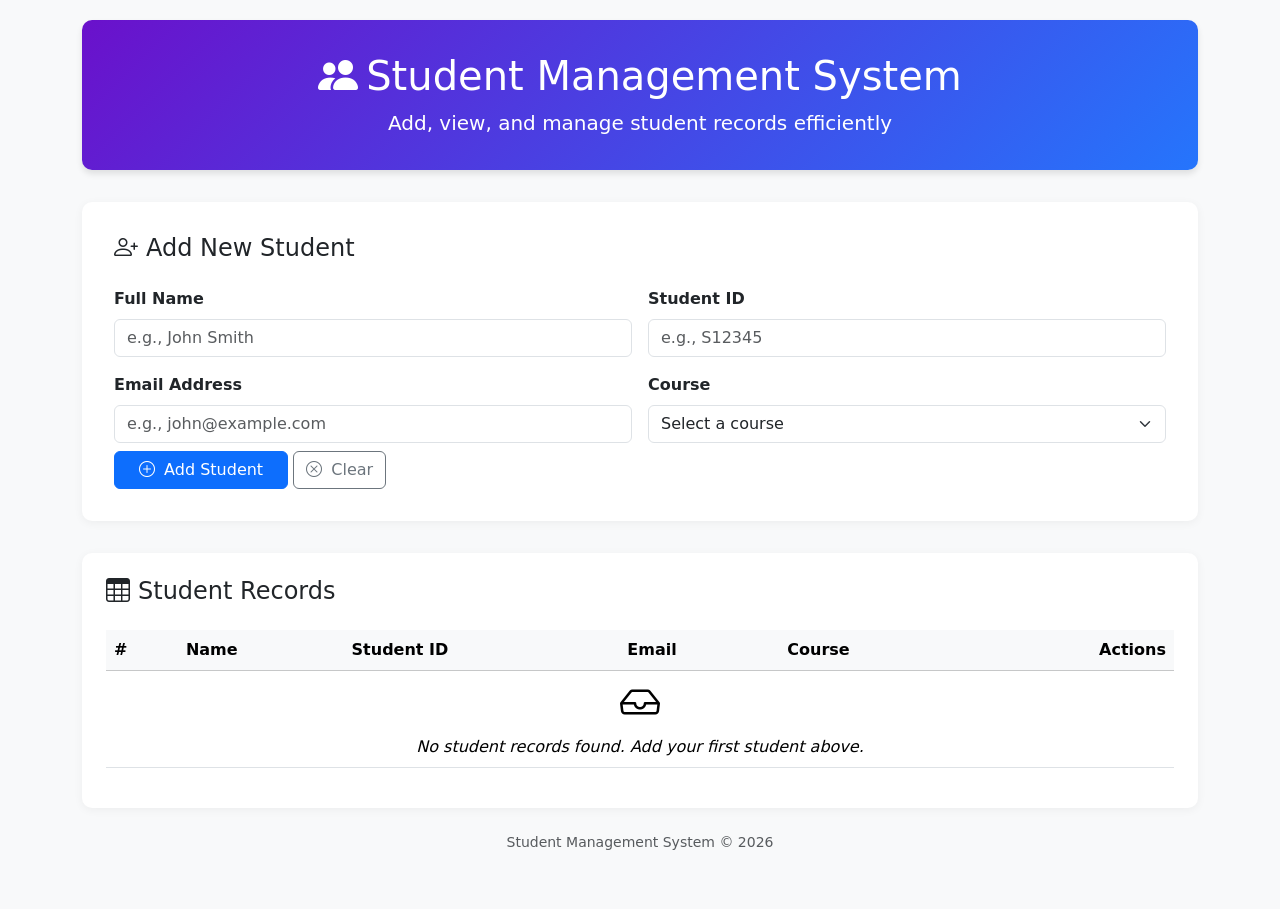
==== commit ee23d1e7: "AI-Agency Sync: index.html on student-system-v1" ====
--- a/index.html
+++ b/index.html
@@ -4,7 +4,7 @@
     <meta charset="UTF-8">
     <meta name="viewport" content="width=device-width, initial-scale=1.0">
     <title>Student Management System</title>
-    <link rel="stylesheet" href="https://cdn.jsdelivr.net/npm/bootstrap@5.3.0/dist/css/bootstrap.min.css">
+    <link href="https://cdn.jsdelivr.net/npm/bootstrap@5.3.0/dist/css/bootstrap.min.css" rel="stylesheet">
     <link rel="stylesheet" href="https://cdn.jsdelivr.net/npm/bootstrap-icons@1.10.0/font/bootstrap-icons.css">
     <style>
         body {
@@ -21,401 +21,230 @@
             box-shadow: 0 4px 6px rgba(0,0,0,0.1);
         }
         .form-container {
-            background: white;
+            background-color: white;
             padding: 2rem;
             border-radius: 10px;
             box-shadow: 0 2px 10px rgba(0,0,0,0.05);
             margin-bottom: 2rem;
         }
         .table-container {
-            background: white;
+            background-color: white;
             padding: 1.5rem;
             border-radius: 10px;
             box-shadow: 0 2px 10px rgba(0,0,0,0.05);
             overflow: hidden;
         }
-        .student-table {
-            margin-bottom: 0;
-        }
-        .student-table thead th {
-            background-color: #f1f5fd;
-            border-bottom: 2px solid #dee2e6;
+        .action-buttons .btn {
+            margin-right: 5px;
+        }
+        .empty-table-message {
+            text-align: center;
+            color: #6c757d;
+            padding: 3rem;
+            font-style: italic;
+        }
+        .form-label {
             font-weight: 600;
-            color: #495057;
-        }
-        .action-buttons .btn {
-            padding: 0.25rem 0.5rem;
-            margin: 0 2px;
-        }
-        .empty-state {
-            text-align: center;
-            padding: 3rem;
-            color: #6c757d;
-        }
-        .empty-state i {
-            font-size: 3rem;
-            margin-bottom: 1rem;
-            opacity: 0.5;
-        }
-        .form-label {
-            font-weight: 500;
-            color: #495057;
-        }
-        .required::after {
-            content: " *";
-            color: #dc3545;
-        }
-        .btn-primary {
-            background: linear-gradient(135deg, #6a11cb 0%, #2575fc 100%);
-            border: none;
-        }
-        .btn-primary:hover {
-            background: linear-gradient(135deg, #5a0cb9 0%, #1c68e8 100%);
-            transform: translateY(-1px);
-            box-shadow: 0 4px 8px rgba(0,0,0,0.1);
-        }
-        .btn-danger {
-            background: linear-gradient(135deg, #f093fb 0%, #f5576c 100%);
-            border: none;
-        }
-        .btn-warning {
-            background: linear-gradient(135deg, #f6d365 0%, #fda085 100%);
-            border: none;
-            color: #212529;
-        }
-        .status-badge {
-            padding: 0.35em 0.65em;
-            font-size: 0.75em;
-            font-weight: 600;
-            border-radius: 50rem;
-        }
-        .status-active {
-            background-color: #d1fae5;
-            color: #065f46;
-        }
-        .status-inactive {
-            background-color: #fee2e2;
-            color: #991b1b;
-        }
-        .footer {
-            text-align: center;
-            margin-top: 2rem;
-            color: #6c757d;
-            font-size: 0.9rem;
-        }
-        @media (max-width: 768px) {
-            .header h1 {
-                font-size: 1.8rem;
-            }
-            .form-container, .table-container {
-                padding: 1rem;
-            }
         }
     </style>
 </head>
 <body>
     <div class="container">
         <header class="header text-center">
-            <h1 class="display-5 fw-bold"><i class="bi bi-people-fill me-2"></i>Student Management System</h1>
+            <h1><i class="bi bi-people-fill me-2"></i>Student Management System</h1>
             <p class="lead mb-0">Add, view, and manage student records efficiently</p>
         </header>
 
         <main>
             <section class="form-container">
-                <h2 class="h4 mb-4 fw-semibold"><i class="bi bi-person-plus me-2"></i>Add New Student</h2>
+                <h2 class="h4 mb-4"><i class="bi bi-person-plus me-2"></i>Add New Student</h2>
                 <form id="studentForm">
                     <div class="row g-3">
                         <div class="col-md-6">
-                            <label for="firstName" class="form-label required">First Name</label>
-                            <input type="text" class="form-control" id="firstName" required>
-                            <div class="invalid-feedback">Please enter a valid first name.</div>
-                        </div>
-                        <div class="col-md-6">
-                            <label for="lastName" class="form-label required">Last Name</label>
-                            <input type="text" class="form-control" id="lastName" required>
-                            <div class="invalid-feedback">Please enter a valid last name.</div>
-                        </div>
-                        <div class="col-md-6">
-                            <label for="email" class="form-label required">Email Address</label>
-                            <input type="email" class="form-control" id="email" required>
-                            <div class="invalid-feedback">Please enter a valid email address.</div>
-                        </div>
-                        <div class="col-md-6">
-                            <label for="course" class="form-label required">Course</label>
+                            <label for="name" class="form-label">Full Name</label>
+                            <input type="text" class="form-control" id="name" placeholder="e.g., John Smith" required>
+                            <div class="invalid-feedback">Please provide a valid name.</div>
+                        </div>
+                        <div class="col-md-6">
+                            <label for="id" class="form-label">Student ID</label>
+                            <input type="text" class="form-control" id="id" placeholder="e.g., S12345" required>
+                            <div class="invalid-feedback">Please provide a valid student ID.</div>
+                        </div>
+                        <div class="col-md-6">
+                            <label for="email" class="form-label">Email Address</label>
+                            <input type="email" class="form-control" id="email" placeholder="e.g., john@example.com" required>
+                            <div class="invalid-feedback">Please provide a valid email.</div>
+                        </div>
+                        <div class="col-md-6">
+                            <label for="course" class="form-label">Course</label>
                             <select class="form-select" id="course" required>
                                 <option value="" selected disabled>Select a course</option>
                                 <option value="Computer Science">Computer Science</option>
+                                <option value="Engineering">Engineering</option>
                                 <option value="Business Administration">Business Administration</option>
-                                <option value="Engineering">Engineering</option>
                                 <option value="Medicine">Medicine</option>
-                                <option value="Law">Law</option>
                                 <option value="Arts & Humanities">Arts & Humanities</option>
+                                <option value="Other">Other</option>
                             </select>
                             <div class="invalid-feedback">Please select a course.</div>
                         </div>
-                        <div class="col-md-6">
-                            <label for="enrollmentDate" class="form-label required">Enrollment Date</label>
-                            <input type="date" class="form-control" id="enrollmentDate" required>
-                            <div class="invalid-feedback">Please select an enrollment date.</div>
-                        </div>
-                        <div class="col-md-6">
-                            <label class="form-label required">Status</label>
-                            <div class="d-flex gap-3">
-                                <div class="form-check">
-                                    <input class="form-check-input" type="radio" name="status" id="statusActive" value="Active" checked required>
-                                    <label class="form-check-label" for="statusActive">
-                                        Active
-                                    </label>
-                                </div>
-                                <div class="form-check">
-                                    <input class="form-check-input" type="radio" name="status" id="statusInactive" value="Inactive" required>
-                                    <label class="form-check-label" for="statusInactive">
-                                        Inactive
-                                    </label>
-                                </div>
-                            </div>
-                        </div>
-                    </div>
-                    <div class="mt-4">
-                        <button type="submit" class="btn btn-primary px-4 py-2">
-                            <i class="bi bi-plus-circle me-2"></i>Add Student
-                        </button>
-                        <button type="button" id="clearForm" class="btn btn-outline-secondary px-4 py-2 ms-2">
-                            <i class="bi bi-x-circle me-2"></i>Clear Form
-                        </button>
+                        <div class="col-12 mt-2">
+                            <button type="submit" class="btn btn-primary px-4">
+                                <i class="bi bi-plus-circle me-1"></i> Add Student
+                            </button>
+                            <button type="button" id="clearForm" class="btn btn-outline-secondary">
+                                <i class="bi bi-x-circle me-1"></i> Clear
+                            </button>
+                        </div>
                     </div>
                 </form>
             </section>
 
             <section class="table-container">
-                <h2 class="h4 mb-4 fw-semibold"><i class="bi bi-table me-2"></i>Student Records</h2>
-                
-                <div id="emptyState" class="empty-state d-none">
-                    <i class="bi bi-person-x"></i>
-                    <h3 class="h5">No Students Added Yet</h3>
-                    <p class="mb-0">Add your first student using the form above.</p>
-                </div>
-
-                <div id="tableWrapper">
-                    <div class="table-responsive">
-                        <table class="table student-table table-hover">
-                            <thead>
-                                <tr>
-                                    <th scope="col">ID</th>
-                                    <th scope="col">First Name</th>
-                                    <th scope="col">Last Name</th>
-                                    <th scope="col">Email</th>
-                                    <th scope="col">Course</th>
-                                    <th scope="col">Enrollment Date</th>
-                                    <th scope="col">Status</th>
-                                    <th scope="col" class="text-end">Actions</th>
-                                </tr>
-                            </thead>
-                            <tbody id="studentTableBody">
-                                <!-- Student rows will be inserted here dynamically -->
-                            </tbody>
-                        </table>
-                    </div>
+                <h2 class="h4 mb-4"><i class="bi bi-table me-2"></i>Student Records</h2>
+                <div class="table-responsive">
+                    <table class="table table-hover align-middle" id="studentTable">
+                        <thead class="table-light">
+                            <tr>
+                                <th scope="col">#</th>
+                                <th scope="col">Name</th>
+                                <th scope="col">Student ID</th>
+                                <th scope="col">Email</th>
+                                <th scope="col">Course</th>
+                                <th scope="col" class="text-end">Actions</th>
+                            </tr>
+                        </thead>
+                        <tbody id="studentTableBody">
+                            <!-- Rows will be inserted here by JavaScript -->
+                            <tr id="emptyRow">
+                                <td colspan="6" class="empty-table-message">
+                                    <i class="bi bi-inbox display-6 d-block mb-2"></i>
+                                    No student records found. Add your first student above.
+                                </td>
+                            </tr>
+                        </tbody>
+                    </table>
                 </div>
             </section>
         </main>
 
-        <footer class="footer">
-            <p class="mb-0">&copy; <span id="currentYear"></span> Student Management System. All rights reserved.</p>
+        <footer class="mt-4 text-center text-muted">
+            <p class="small">Student Management System &copy; <span id="currentYear"></span></p>
         </footer>
     </div>
 
     <script src="https://cdn.jsdelivr.net/npm/bootstrap@5.3.0/dist/js/bootstrap.bundle.min.js"></script>
     <script>
         document.addEventListener('DOMContentLoaded', function() {
-            // Set current year in footer
-            document.getElementById('currentYear').textContent = new Date().getFullYear();
-            
-            // Initialize students array from localStorage or empty array
+            const studentForm = document.getElementById('studentForm');
+            const studentTableBody = document.getElementById('studentTableBody');
+            const emptyRow = document.getElementById('emptyRow');
+            const clearFormBtn = document.getElementById('clearForm');
+            const currentYearSpan = document.getElementById('currentYear');
+
+            currentYearSpan.textContent = new Date().getFullYear();
+
             let students = JSON.parse(localStorage.getItem('students')) || [];
-            let editIndex = null;
-            
-            // Form elements
-            const form = document.getElementById('studentForm');
-            const tableBody = document.getElementById('studentTableBody');
-            const emptyState = document.getElementById('emptyState');
-            const tableWrapper = document.getElementById('tableWrapper');
-            const clearFormBtn = document.getElementById('clearForm');
-            
-            // Initialize form date to today
-            document.getElementById('enrollmentDate').valueAsDate = new Date();
-            
-            // Render students table
-            function renderStudents() {
-                tableBody.innerHTML = '';
-                
+            let editIndex = -1;
+
+            function renderTable() {
+                studentTableBody.innerHTML = '';
                 if (students.length === 0) {
-                    emptyState.classList.remove('d-none');
-                    tableWrapper.classList.add('d-none');
+                    studentTableBody.appendChild(emptyRow);
+                    emptyRow.style.display = '';
                     return;
                 }
-                
-                emptyState.classList.add('d-none');
-                tableWrapper.classList.remove('d-none');
-                
+                emptyRow.style.display = 'none';
+
                 students.forEach((student, index) => {
                     const row = document.createElement('tr');
                     row.innerHTML = `
-                        <th scope="row">${student.id}</th>
-                        <td>${student.firstName}</td>
-                        <td>${student.lastName}</td>
-                        <td>${student.email}</td>
+                        <th scope="row">${index + 1}</th>
+                        <td>${student.name}</td>
+                        <td><span class="badge bg-secondary">${student.id}</span></td>
+                        <td><a href="mailto:${student.email}">${student.email}</a></td>
                         <td>${student.course}</td>
-                        <td>${student.enrollmentDate}</td>
-                        <td>
-                            <span class="status-badge ${student.status === 'Active' ? 'status-active' : 'status-inactive'}">
-                                ${student.status}
-                            </span>
-                        </td>
                         <td class="text-end action-buttons">
-                            <button class="btn btn-sm btn-warning edit-btn" data-index="${index}">
-                                <i class="bi bi-pencil-square"></i>
-                            </button>
-                            <button class="btn btn-sm btn-danger delete-btn" data-index="${index}">
-                                <i class="bi bi-trash"></i>
+                            <button class="btn btn-sm btn-outline-warning edit-btn" data-index="${index}">
+                                <i class="bi bi-pencil-square"></i> Edit
+                            </button>
+                            <button class="btn btn-sm btn-outline-danger delete-btn" data-index="${index}">
+                                <i class="bi bi-trash"></i> Delete
                             </button>
                         </td>
                     `;
-                    tableBody.appendChild(row);
+                    studentTableBody.appendChild(row);
                 });
-                
-                // Add event listeners to action buttons
+
+                attachTableEvents();
+            }
+
+            function attachTableEvents() {
+                document.querySelectorAll('.delete-btn').forEach(btn => {
+                    btn.addEventListener('click', function() {
+                        const index = this.getAttribute('data-index');
+                        if (confirm('Are you sure you want to delete this student?')) {
+                            students.splice(index, 1);
+                            localStorage.setItem('students', JSON.stringify(students));
+                            renderTable();
+                        }
+                    });
+                });
+
                 document.querySelectorAll('.edit-btn').forEach(btn => {
                     btn.addEventListener('click', function() {
-                        editStudent(parseInt(this.getAttribute('data-index')));
-                    });
-                });
-                
-                document.querySelectorAll('.delete-btn').forEach(btn => {
-                    btn.addEventListener('click', function() {
-                        deleteStudent(parseInt(this.getAttribute('data-index')));
+                        const index = this.getAttribute('data-index');
+                        const student = students[index];
+                        document.getElementById('name').value = student.name;
+                        document.getElementById('id').value = student.id;
+                        document.getElementById('email').value = student.email;
+                        document.getElementById('course').value = student.course;
+                        editIndex = index;
+                        studentForm.querySelector('button[type="submit"]').innerHTML = '<i class="bi bi-check-circle me-1"></i> Update Student';
+                        document.getElementById('name').focus();
                     });
                 });
             }
-            
-            // Generate unique ID
-            function generateId() {
-                return 'STU' + Date.now().toString().slice(-6) + Math.floor(Math.random() * 100).toString().padStart(2, '0');
-            }
-            
-            // Form submission
-            form.addEventListener('submit', function(e) {
+
+            studentForm.addEventListener('submit', function(e) {
                 e.preventDefault();
                 e.stopPropagation();
-                
-                if (!form.checkValidity()) {
-                    form.classList.add('was-validated');
+
+                if (!this.checkValidity()) {
+                    this.classList.add('was-validated');
                     return;
                 }
-                
+
                 const student = {
-                    id: editIndex !== null ? students[editIndex].id : generateId(),
-                    firstName: document.getElementById('firstName').value.trim(),
-                    lastName: document.getElementById('lastName').value.trim(),
+                    name: document.getElementById('name').value.trim(),
+                    id: document.getElementById('id').value.trim(),
                     email: document.getElementById('email').value.trim(),
-                    course: document.getElementById('course').value,
-                    enrollmentDate: document.getElementById('enrollmentDate').value,
-                    status: document.querySelector('input[name="status"]:checked').value
+                    course: document.getElementById('course').value
                 };
-                
-                if (editIndex !== null) {
-                    // Update existing student
+
+                if (editIndex >= 0) {
                     students[editIndex] = student;
-                    editIndex = null;
-                    document.querySelector('button[type="submit"]').innerHTML = '<i class="bi bi-plus-circle me-2"></i>Add Student';
+                    editIndex = -1;
+                    studentForm.querySelector('button[type="submit"]').innerHTML = '<i class="bi bi-plus-circle me-1"></i> Add Student';
                 } else {
-                    // Add new student
                     students.push(student);
                 }
-                
-                // Save to localStorage
+
                 localStorage.setItem('students', JSON.stringify(students));
-                
-                // Reset form and render table
-                resetForm();
-                renderStudents();
-                
-                // Show success message
-                showAlert('Student ' + (editIndex !== null ? 'updated' : 'added') + ' successfully!', 'success');
+                this.classList.remove('was-validated');
+                this.reset();
+                renderTable();
             });
-            
-            // Edit student
-            function editStudent(index) {
-                const student = students[index];
-                document.getElementById('firstName').value = student.firstName;
-                document.getElementById('lastName').value = student.lastName;
-                document.getElementById('email').value = student.email;
-                document.getElementById('course').value = student.course;
-                document.getElementById('enrollmentDate').value = student.enrollmentDate;
-                document.getElementById(student.status === 'Active' ? 'statusActive' : 'statusInactive').checked = true;
-                
-                editIndex = index;
-                document.querySelector('button[type="submit"]').innerHTML = '<i class="bi bi-check-circle me-2"></i>Update Student';
-                
-                // Scroll to form
-                document.querySelector('.form-container').scrollIntoView({ behavior: 'smooth' });
-            }
-            
-            // Delete student
-            function deleteStudent(index) {
-                if (confirm('Are you sure you want to delete this student record?')) {
-                    students.splice(index, 1);
-                    localStorage.setItem('students', JSON.stringify(students));
-                    renderStudents();
-                    showAlert('Student deleted successfully!', 'danger');
-                    
-                    // If we were editing this student, reset form
-                    if (editIndex === index) {
-                        resetForm();
-                    }
-                }
-            }
-            
-            // Reset form
-            function resetForm() {
-                form.reset();
-                form.classList.remove('was-validated');
-                document.getElementById('enrollmentDate').valueAsDate = new Date();
-                editIndex = null;
-                document.querySelector('button[type="submit"]').innerHTML = '<i class="bi bi-plus-circle me-2"></i>Add Student';
-            }
-            
-            // Clear form button
-            clearFormBtn.addEventListener('click', resetForm);
-            
-            // Show alert message
-            function showAlert(message, type) {
-                // Remove existing alerts
-                const existingAlert = document.querySelector('.alert');
-                if (existingAlert) {
-                    existingAlert.remove();
-                }
-                
-                const alert = document.createElement('div');
-                alert.className = `alert alert-${type} alert-dismissible fade show position-fixed top-0 start-50 translate-middle-x mt-3`;
-                alert.style.zIndex = '1050';
-                alert.innerHTML = `
-                    ${message}
-                    <button type="button" class="btn-close" data-bs-dismiss="alert"></button>
-                `;
-                
-                document.body.appendChild(alert);
-                
-                // Auto remove after 3 seconds
-                setTimeout(() => {
-                    if (alert.parentNode) {
-                        alert.remove();
-                    }
-                }, 3000);
-            }
-            
-            // Initial render
-            renderStudents();
+
+            clearFormBtn.addEventListener('click', function() {
+                studentForm.reset();
+                studentForm.classList.remove('was-validated');
+                editIndex = -1;
+                studentForm.querySelector('button[type="submit"]').innerHTML = '<i class="bi bi-plus-circle me-1"></i> Add Student';
+                document.getElementById('name').focus();
+            });
+
+            renderTable();
         });
     </script>
 </body>
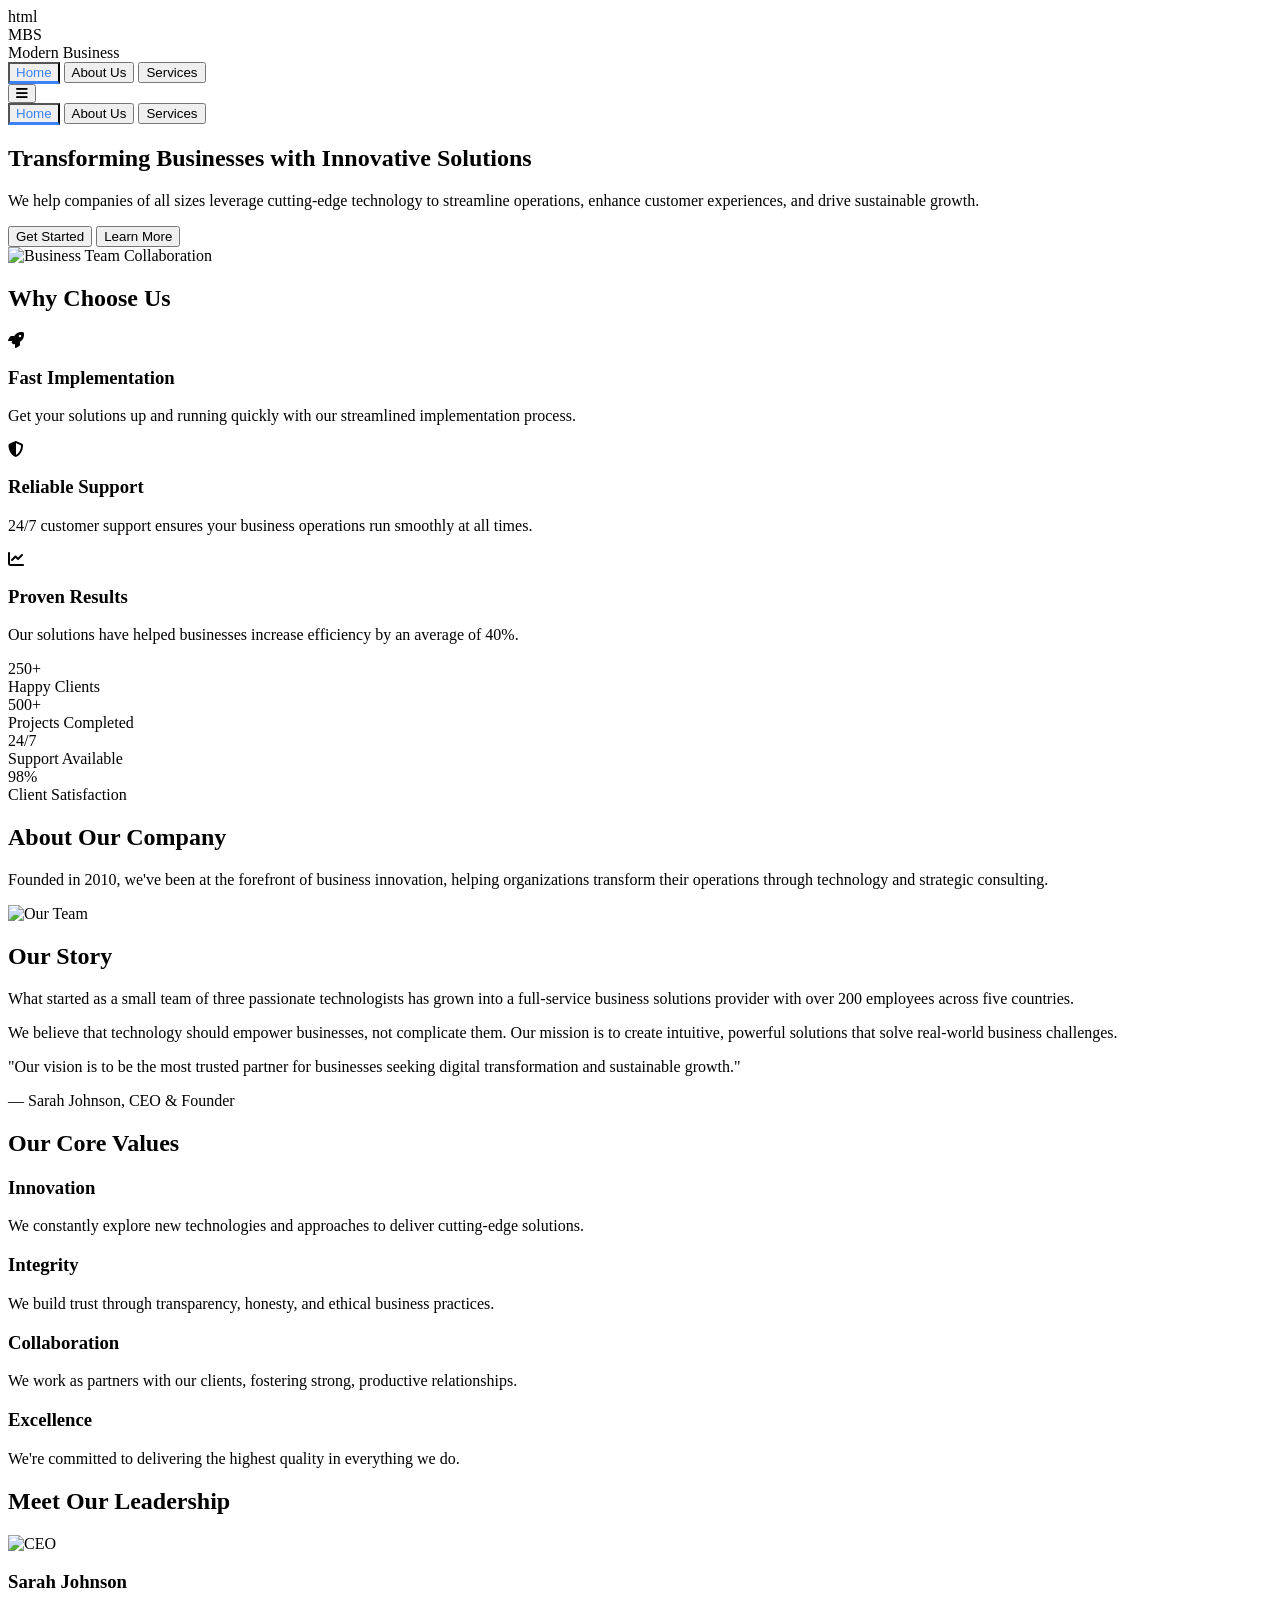
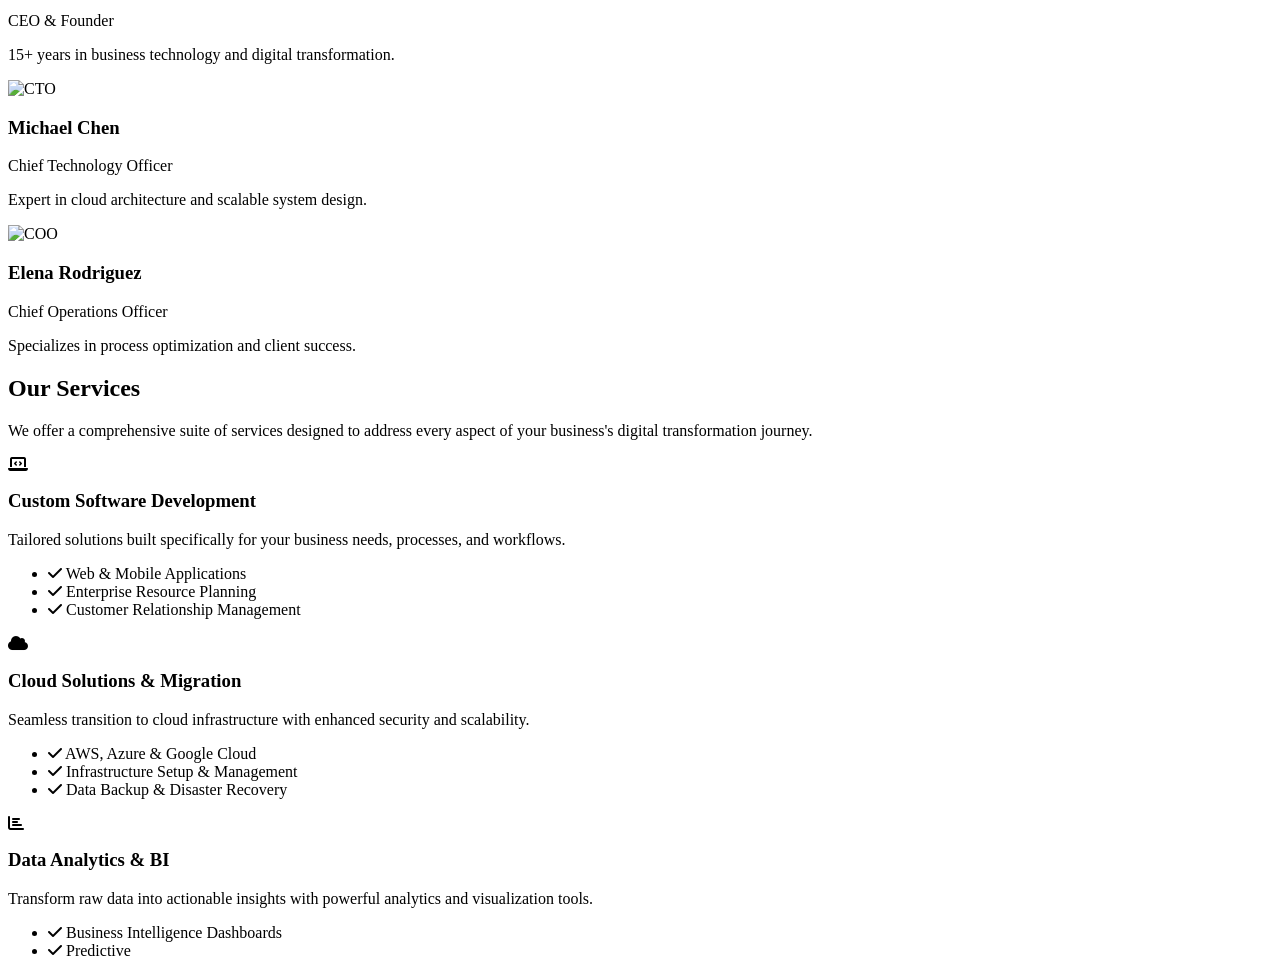
==== commit ba60a888: "AI Commit: index.html" ====
--- a/index.html
+++ b/index.html
@@ -1,251 +1,268 @@
+html
 <!DOCTYPE html>
 <html lang="en">
 <head>
     <meta charset="UTF-8">
     <meta name="viewport" content="width=device-width, initial-scale=1.0">
-    <title>Student Management System</title>
-    <link href="https://cdn.jsdelivr.net/npm/bootstrap@5.3.0/dist/css/bootstrap.min.css" rel="stylesheet">
-    <link rel="stylesheet" href="https://cdn.jsdelivr.net/npm/bootstrap-icons@1.10.0/font/bootstrap-icons.css">
+    <title>Modern Business Solutions</title>
+    <script src="https://cdn.tailwindcss.com"></script>
+    <link rel="stylesheet" href="https://cdnjs.cloudflare.com/ajax/libs/font-awesome/6.4.0/css/all.min.css">
     <style>
-        body {
-            background-color: #f8f9fa;
-            padding-top: 20px;
-            padding-bottom: 40px;
+        .active-tab {
+            border-bottom: 3px solid #3b82f6;
+            color: #3b82f6;
         }
-        .header {
-            background: linear-gradient(135deg, #6a11cb 0%, #2575fc 100%);
-            color: white;
-            padding: 2rem 1rem;
-            border-radius: 10px;
-            margin-bottom: 2rem;
-            box-shadow: 0 4px 6px rgba(0,0,0,0.1);
+        .page-transition {
+            animation: fadeIn 0.5s ease-in-out;
         }
-        .form-container {
-            background-color: white;
-            padding: 2rem;
-            border-radius: 10px;
-            box-shadow: 0 2px 10px rgba(0,0,0,0.05);
-            margin-bottom: 2rem;
-        }
-        .table-container {
-            background-color: white;
-            padding: 1.5rem;
-            border-radius: 10px;
-            box-shadow: 0 2px 10px rgba(0,0,0,0.05);
-            overflow: hidden;
-        }
-        .action-buttons .btn {
-            margin-right: 5px;
-        }
-        .empty-table-message {
-            text-align: center;
-            color: #6c757d;
-            padding: 3rem;
-            font-style: italic;
-        }
-        .form-label {
-            font-weight: 600;
+        @keyframes fadeIn {
+            from { opacity: 0; transform: translateY(10px); }
+            to { opacity: 1; transform: translateY(0); }
         }
     </style>
 </head>
-<body>
-    <div class="container">
-        <header class="header text-center">
-            <h1><i class="bi bi-people-fill me-2"></i>Student Management System</h1>
-            <p class="lead mb-0">Add, view, and manage student records efficiently</p>
-        </header>
-
-        <main>
-            <section class="form-container">
-                <h2 class="h4 mb-4"><i class="bi bi-person-plus me-2"></i>Add New Student</h2>
-                <form id="studentForm">
-                    <div class="row g-3">
-                        <div class="col-md-6">
-                            <label for="name" class="form-label">Full Name</label>
-                            <input type="text" class="form-control" id="name" placeholder="e.g., John Smith" required>
-                            <div class="invalid-feedback">Please provide a valid name.</div>
-                        </div>
-                        <div class="col-md-6">
-                            <label for="id" class="form-label">Student ID</label>
-                            <input type="text" class="form-control" id="id" placeholder="e.g., S12345" required>
-                            <div class="invalid-feedback">Please provide a valid student ID.</div>
-                        </div>
-                        <div class="col-md-6">
-                            <label for="email" class="form-label">Email Address</label>
-                            <input type="email" class="form-control" id="email" placeholder="e.g., john@example.com" required>
-                            <div class="invalid-feedback">Please provide a valid email.</div>
-                        </div>
-                        <div class="col-md-6">
-                            <label for="course" class="form-label">Course</label>
-                            <select class="form-select" id="course" required>
-                                <option value="" selected disabled>Select a course</option>
-                                <option value="Computer Science">Computer Science</option>
-                                <option value="Engineering">Engineering</option>
-                                <option value="Business Administration">Business Administration</option>
-                                <option value="Medicine">Medicine</option>
-                                <option value="Arts & Humanities">Arts & Humanities</option>
-                                <option value="Other">Other</option>
-                            </select>
-                            <div class="invalid-feedback">Please select a course.</div>
-                        </div>
-                        <div class="col-12 mt-2">
-                            <button type="submit" class="btn btn-primary px-4">
-                                <i class="bi bi-plus-circle me-1"></i> Add Student
-                            </button>
-                            <button type="button" id="clearForm" class="btn btn-outline-secondary">
-                                <i class="bi bi-x-circle me-1"></i> Clear
-                            </button>
-                        </div>
-                    </div>
-                </form>
-            </section>
-
-            <section class="table-container">
-                <h2 class="h4 mb-4"><i class="bi bi-table me-2"></i>Student Records</h2>
-                <div class="table-responsive">
-                    <table class="table table-hover align-middle" id="studentTable">
-                        <thead class="table-light">
-                            <tr>
-                                <th scope="col">#</th>
-                                <th scope="col">Name</th>
-                                <th scope="col">Student ID</th>
-                                <th scope="col">Email</th>
-                                <th scope="col">Course</th>
-                                <th scope="col" class="text-end">Actions</th>
-                            </tr>
-                        </thead>
-                        <tbody id="studentTableBody">
-                            <!-- Rows will be inserted here by JavaScript -->
-                            <tr id="emptyRow">
-                                <td colspan="6" class="empty-table-message">
-                                    <i class="bi bi-inbox display-6 d-block mb-2"></i>
-                                    No student records found. Add your first student above.
-                                </td>
-                            </tr>
-                        </tbody>
-                    </table>
-                </div>
-            </section>
-        </main>
-
-        <footer class="mt-4 text-center text-muted">
-            <p class="small">Student Management System &copy; <span id="currentYear"></span></p>
-        </footer>
-    </div>
-
-    <script src="https://cdn.jsdelivr.net/npm/bootstrap@5.3.0/dist/js/bootstrap.bundle.min.js"></script>
-    <script>
-        document.addEventListener('DOMContentLoaded', function() {
-            const studentForm = document.getElementById('studentForm');
-            const studentTableBody = document.getElementById('studentTableBody');
-            const emptyRow = document.getElementById('emptyRow');
-            const clearFormBtn = document.getElementById('clearForm');
-            const currentYearSpan = document.getElementById('currentYear');
-
-            currentYearSpan.textContent = new Date().getFullYear();
-
-            let students = JSON.parse(localStorage.getItem('students')) || [];
-            let editIndex = -1;
-
-            function renderTable() {
-                studentTableBody.innerHTML = '';
-                if (students.length === 0) {
-                    studentTableBody.appendChild(emptyRow);
-                    emptyRow.style.display = '';
-                    return;
-                }
-                emptyRow.style.display = 'none';
-
-                students.forEach((student, index) => {
-                    const row = document.createElement('tr');
-                    row.innerHTML = `
-                        <th scope="row">${index + 1}</th>
-                        <td>${student.name}</td>
-                        <td><span class="badge bg-secondary">${student.id}</span></td>
-                        <td><a href="mailto:${student.email}">${student.email}</a></td>
-                        <td>${student.course}</td>
-                        <td class="text-end action-buttons">
-                            <button class="btn btn-sm btn-outline-warning edit-btn" data-index="${index}">
-                                <i class="bi bi-pencil-square"></i> Edit
-                            </button>
-                            <button class="btn btn-sm btn-outline-danger delete-btn" data-index="${index}">
-                                <i class="bi bi-trash"></i> Delete
-                            </button>
-                        </td>
-                    `;
-                    studentTableBody.appendChild(row);
-                });
-
-                attachTableEvents();
-            }
-
-            function attachTableEvents() {
-                document.querySelectorAll('.delete-btn').forEach(btn => {
-                    btn.addEventListener('click', function() {
-                        const index = this.getAttribute('data-index');
-                        if (confirm('Are you sure you want to delete this student?')) {
-                            students.splice(index, 1);
-                            localStorage.setItem('students', JSON.stringify(students));
-                            renderTable();
-                        }
-                    });
-                });
-
-                document.querySelectorAll('.edit-btn').forEach(btn => {
-                    btn.addEventListener('click', function() {
-                        const index = this.getAttribute('data-index');
-                        const student = students[index];
-                        document.getElementById('name').value = student.name;
-                        document.getElementById('id').value = student.id;
-                        document.getElementById('email').value = student.email;
-                        document.getElementById('course').value = student.course;
-                        editIndex = index;
-                        studentForm.querySelector('button[type="submit"]').innerHTML = '<i class="bi bi-check-circle me-1"></i> Update Student';
-                        document.getElementById('name').focus();
-                    });
-                });
-            }
-
-            studentForm.addEventListener('submit', function(e) {
-                e.preventDefault();
-                e.stopPropagation();
-
-                if (!this.checkValidity()) {
-                    this.classList.add('was-validated');
-                    return;
-                }
-
-                const student = {
-                    name: document.getElementById('name').value.trim(),
-                    id: document.getElementById('id').value.trim(),
-                    email: document.getElementById('email').value.trim(),
-                    course: document.getElementById('course').value
-                };
-
-                if (editIndex >= 0) {
-                    students[editIndex] = student;
-                    editIndex = -1;
-                    studentForm.querySelector('button[type="submit"]').innerHTML = '<i class="bi bi-plus-circle me-1"></i> Add Student';
-                } else {
-                    students.push(student);
-                }
-
-                localStorage.setItem('students', JSON.stringify(students));
-                this.classList.remove('was-validated');
-                this.reset();
-                renderTable();
-            });
-
-            clearFormBtn.addEventListener('click', function() {
-                studentForm.reset();
-                studentForm.classList.remove('was-validated');
-                editIndex = -1;
-                studentForm.querySelector('button[type="submit"]').innerHTML = '<i class="bi bi-plus-circle me-1"></i> Add Student';
-                document.getElementById('name').focus();
-            });
-
-            renderTable();
-        });
-    </script>
-</body>
-</html>+<body class="bg-gray-50">
+    <!-- Navigation -->
+    <nav class="bg-white shadow-lg sticky top-0 z-50">
+        <div class="container mx-auto px-4 py-3">
+            <div class="flex justify-between items-center">
+                <div class="flex items-center space-x-2">
+                    <div class="w-10 h-10 bg-blue-600 rounded-lg flex items-center justify-center">
+                        <span class="text-white font-bold text-xl">MBS</span>
+                    </div>
+                    <span class="text-xl font-bold text-gray-800">Modern Business</span>
+                </div>
+                
+                <div class="hidden md:flex space-x-8">
+                    <button id="home-tab" class="font-medium text-gray-700 hover:text-blue-600 py-2 px-1 active-tab">Home</button>
+                    <button id="about-tab" class="font-medium text-gray-700 hover:text-blue-600 py-2 px-1">About Us</button>
+                    <button id="services-tab" class="font-medium text-gray-700 hover:text-blue-600 py-2 px-1">Services</button>
+                </div>
+                
+                <button class="md:hidden text-gray-700" id="mobile-menu-btn">
+                    <i class="fas fa-bars text-2xl"></i>
+                </button>
+            </div>
+            
+            <!-- Mobile Menu -->
+            <div id="mobile-menu" class="hidden md:hidden mt-4 pb-2">
+                <div class="flex flex-col space-y-3">
+                    <button id="home-tab-mobile" class="font-medium text-gray-700 hover:text-blue-600 py-2 px-4 text-left bg-gray-100 rounded active-tab">Home</button>
+                    <button id="about-tab-mobile" class="font-medium text-gray-700 hover:text-blue-600 py-2 px-4 text-left bg-gray-100 rounded">About Us</button>
+                    <button id="services-tab-mobile" class="font-medium text-gray-700 hover:text-blue-600 py-2 px-4 text-left bg-gray-100 rounded">Services</button>
+                </div>
+            </div>
+        </div>
+    </nav>
+
+    <!-- Page Content -->
+    <main class="container mx-auto px-4 py-8">
+        <!-- Home Page -->
+        <div id="home-page" class="page-transition">
+            <!-- Hero Section -->
+            <section class="mb-16">
+                <div class="flex flex-col md:flex-row items-center">
+                    <div class="md:w-1/2 mb-10 md:mb-0">
+                        <h1 class="text-4xl md:text-5xl font-bold text-gray-900 mb-6">Transforming Businesses with <span class="text-blue-600">Innovative Solutions</span></h1>
+                        <p class="text-gray-600 text-lg mb-8">We help companies of all sizes leverage cutting-edge technology to streamline operations, enhance customer experiences, and drive sustainable growth.</p>
+                        <div class="flex space-x-4">
+                            <button class="bg-blue-600 text-white px-6 py-3 rounded-lg font-medium hover:bg-blue-700 transition">Get Started</button>
+                            <button class="border border-blue-600 text-blue-600 px-6 py-3 rounded-lg font-medium hover:bg-blue-50 transition">Learn More</button>
+                        </div>
+                    </div>
+                    <div class="md:w-1/2">
+                        <img src="https://images.unsplash.com/photo-1552664730-d307ca884978?ixlib=rb-4.0.3&auto=format&fit=crop&w=1000&q=80" alt="Business Team Collaboration" class="rounded-xl shadow-2xl">
+                    </div>
+                </div>
+            </section>
+
+            <!-- Features Section -->
+            <section class="mb-16">
+                <h2 class="text-3xl font-bold text-center text-gray-900 mb-12">Why Choose Us</h2>
+                <div class="grid grid-cols-1 md:grid-cols-3 gap-8">
+                    <div class="bg-white p-6 rounded-xl shadow-lg">
+                        <div class="w-14 h-14 bg-blue-100 rounded-lg flex items-center justify-center mb-4">
+                            <i class="fas fa-rocket text-blue-600 text-2xl"></i>
+                        </div>
+                        <h3 class="text-xl font-bold text-gray-900 mb-3">Fast Implementation</h3>
+                        <p class="text-gray-600">Get your solutions up and running quickly with our streamlined implementation process.</p>
+                    </div>
+                    <div class="bg-white p-6 rounded-xl shadow-lg">
+                        <div class="w-14 h-14 bg-green-100 rounded-lg flex items-center justify-center mb-4">
+                            <i class="fas fa-shield-alt text-green-600 text-2xl"></i>
+                        </div>
+                        <h3 class="text-xl font-bold text-gray-900 mb-3">Reliable Support</h3>
+                        <p class="text-gray-600">24/7 customer support ensures your business operations run smoothly at all times.</p>
+                    </div>
+                    <div class="bg-white p-6 rounded-xl shadow-lg">
+                        <div class="w-14 h-14 bg-purple-100 rounded-lg flex items-center justify-center mb-4">
+                            <i class="fas fa-chart-line text-purple-600 text-2xl"></i>
+                        </div>
+                        <h3 class="text-xl font-bold text-gray-900 mb-3">Proven Results</h3>
+                        <p class="text-gray-600">Our solutions have helped businesses increase efficiency by an average of 40%.</p>
+                    </div>
+                </div>
+            </section>
+
+            <!-- Stats Section -->
+            <section class="bg-gradient-to-r from-blue-600 to-blue-800 rounded-2xl p-8 text-white mb-16">
+                <div class="grid grid-cols-2 md:grid-cols-4 gap-6 text-center">
+                    <div>
+                        <div class="text-4xl font-bold mb-2">250+</div>
+                        <div class="text-blue-200">Happy Clients</div>
+                    </div>
+                    <div>
+                        <div class="text-4xl font-bold mb-2">500+</div>
+                        <div class="text-blue-200">Projects Completed</div>
+                    </div>
+                    <div>
+                        <div class="text-4xl font-bold mb-2">24/7</div>
+                        <div class="text-blue-200">Support Available</div>
+                    </div>
+                    <div>
+                        <div class="text-4xl font-bold mb-2">98%</div>
+                        <div class="text-blue-200">Client Satisfaction</div>
+                    </div>
+                </div>
+            </section>
+        </div>
+
+        <!-- About Us Page -->
+        <div id="about-page" class="page-transition hidden">
+            <!-- About Hero -->
+            <section class="mb-16">
+                <div class="text-center mb-12">
+                    <h1 class="text-4xl md:text-5xl font-bold text-gray-900 mb-6">About <span class="text-blue-600">Our Company</span></h1>
+                    <p class="text-gray-600 text-lg max-w-3xl mx-auto">Founded in 2010, we've been at the forefront of business innovation, helping organizations transform their operations through technology and strategic consulting.</p>
+                </div>
+                
+                <div class="flex flex-col md:flex-row items-center mb-12">
+                    <div class="md:w-1/2 mb-8 md:mb-0">
+                        <img src="https://images.unsplash.com/photo-1556761175-b413da4baf72?ixlib=rb-4.0.3&auto=format&fit=crop&w=1000&q=80" alt="Our Team" class="rounded-xl shadow-xl">
+                    </div>
+                    <div class="md:w-1/2 md:pl-12">
+                        <h2 class="text-3xl font-bold text-gray-900 mb-6">Our Story</h2>
+                        <p class="text-gray-600 mb-4">What started as a small team of three passionate technologists has grown into a full-service business solutions provider with over 200 employees across five countries.</p>
+                        <p class="text-gray-600 mb-6">We believe that technology should empower businesses, not complicate them. Our mission is to create intuitive, powerful solutions that solve real-world business challenges.</p>
+                        <div class="bg-blue-50 p-6 rounded-lg border-l-4 border-blue-600">
+                            <p class="text-gray-800 italic">"Our vision is to be the most trusted partner for businesses seeking digital transformation and sustainable growth."</p>
+                            <p class="font-medium mt-3">— Sarah Johnson, CEO & Founder</p>
+                        </div>
+                    </div>
+                </div>
+            </section>
+
+            <!-- Values Section -->
+            <section class="mb-16">
+                <h2 class="text-3xl font-bold text-center text-gray-900 mb-12">Our Core Values</h2>
+                <div class="grid grid-cols-1 md:grid-cols-2 lg:grid-cols-4 gap-6">
+                    <div class="bg-white p-6 rounded-xl shadow-lg border-t-4 border-blue-500">
+                        <h3 class="text-xl font-bold text-gray-900 mb-3">Innovation</h3>
+                        <p class="text-gray-600">We constantly explore new technologies and approaches to deliver cutting-edge solutions.</p>
+                    </div>
+                    <div class="bg-white p-6 rounded-xl shadow-lg border-t-4 border-green-500">
+                        <h3 class="text-xl font-bold text-gray-900 mb-3">Integrity</h3>
+                        <p class="text-gray-600">We build trust through transparency, honesty, and ethical business practices.</p>
+                    </div>
+                    <div class="bg-white p-6 rounded-xl shadow-lg border-t-4 border-purple-500">
+                        <h3 class="text-xl font-bold text-gray-900 mb-3">Collaboration</h3>
+                        <p class="text-gray-600">We work as partners with our clients, fostering strong, productive relationships.</p>
+                    </div>
+                    <div class="bg-white p-6 rounded-xl shadow-lg border-t-4 border-orange-500">
+                        <h3 class="text-xl font-bold text-gray-900 mb-3">Excellence</h3>
+                        <p class="text-gray-600">We're committed to delivering the highest quality in everything we do.</p>
+                    </div>
+                </div>
+            </section>
+
+            <!-- Team Section -->
+            <section>
+                <h2 class="text-3xl font-bold text-center text-gray-900 mb-12">Meet Our Leadership</h2>
+                <div class="grid grid-cols-1 md:grid-cols-3 gap-8">
+                    <div class="bg-white rounded-xl shadow-lg overflow-hidden">
+                        <img src="https://images.unsplash.com/photo-1560250097-0b93528c311a?ixlib=rb-4.0.3&auto=format&fit=crop&w=800&q=80" alt="CEO" class="w-full h-64 object-cover">
+                        <div class="p-6">
+                            <h3 class="text-xl font-bold text-gray-900">Sarah Johnson</h3>
+                            <p class="text-blue-600 mb-3">CEO & Founder</p>
+                            <p class="text-gray-600">15+ years in business technology and digital transformation.</p>
+                        </div>
+                    </div>
+                    <div class="bg-white rounded-xl shadow-lg overflow-hidden">
+                        <img src="https://images.unsplash.com/photo-1472099645785-5658abf4ff4e?ixlib=rb-4.0.3&auto=format&fit=crop&w-800&q=80" alt="CTO" class="w-full h-64 object-cover">
+                        <div class="p-6">
+                            <h3 class="text-xl font-bold text-gray-900">Michael Chen</h3>
+                            <p class="text-blue-600 mb-3">Chief Technology Officer</p>
+                            <p class="text-gray-600">Expert in cloud architecture and scalable system design.</p>
+                        </div>
+                    </div>
+                    <div class="bg-white rounded-xl shadow-lg overflow-hidden">
+                        <img src="https://images.unsplash.com/photo-1580489944761-15a19d654956?ixlib=rb-4.0.3&auto=format&fit=crop&w=800&q=80" alt="COO" class="w-full h-64 object-cover">
+                        <div class="p-6">
+                            <h3 class="text-xl font-bold text-gray-900">Elena Rodriguez</h3>
+                            <p class="text-blue-600 mb-3">Chief Operations Officer</p>
+                            <p class="text-gray-600">Specializes in process optimization and client success.</p>
+                        </div>
+                    </div>
+                </div>
+            </section>
+        </div>
+
+        <!-- Services Page -->
+        <div id="services-page" class="page-transition hidden">
+            <!-- Services Hero -->
+            <section class="mb-16">
+                <div class="text-center mb-12">
+                    <h1 class="text-4xl md:text-5xl font-bold text-gray-900 mb-6">Our <span class="text-blue-600">Services</span></h1>
+                    <p class="text-gray-600 text-lg max-w-3xl mx-auto">We offer a comprehensive suite of services designed to address every aspect of your business's digital transformation journey.</p>
+                </div>
+            </section>
+
+            <!-- Services List -->
+            <section class="mb-16">
+                <div class="grid grid-cols-1 md:grid-cols-2 gap-8 mb-12">
+                    <div class="bg-white p-8 rounded-xl shadow-lg border-l-4 border-blue-600">
+                        <div class="flex items-start mb-4">
+                            <div class="w-12 h-12 bg-blue-100 rounded-lg flex items-center justify-center mr-4">
+                                <i class="fas fa-laptop-code text-blue-600 text-xl"></i>
+                            </div>
+                            <div>
+                                <h3 class="text-2xl font-bold text-gray-900 mb-2">Custom Software Development</h3>
+                                <p class="text-gray-600 mb-4">Tailored solutions built specifically for your business needs, processes, and workflows.</p>
+                                <ul class="text-gray-600 space-y-2">
+                                    <li class="flex items-center"><i class="fas fa-check text-green-500 mr-2"></i> Web & Mobile Applications</li>
+                                    <li class="flex items-center"><i class="fas fa-check text-green-500 mr-2"></i> Enterprise Resource Planning</li>
+                                    <li class="flex items-center"><i class="fas fa-check text-green-500 mr-2"></i> Customer Relationship Management</li>
+                                </ul>
+                            </div>
+                        </div>
+                    </div>
+                    
+                    <div class="bg-white p-8 rounded-xl shadow-lg border-l-4 border-green-600">
+                        <div class="flex items-start mb-4">
+                            <div class="w-12 h-12 bg-green-100 rounded-lg flex items-center justify-center mr-4">
+                                <i class="fas fa-cloud text-green-600 text-xl"></i>
+                            </div>
+                            <div>
+                                <h3 class="text-2xl font-bold text-gray-900 mb-2">Cloud Solutions & Migration</h3>
+                                <p class="text-gray-600 mb-4">Seamless transition to cloud infrastructure with enhanced security and scalability.</p>
+                                <ul class="text-gray-600 space-y-2">
+                                    <li class="flex items-center"><i class="fas fa-check text-green-500 mr-2"></i> AWS, Azure & Google Cloud</li>
+                                    <li class="flex items-center"><i class="fas fa-check text-green-500 mr-2"></i> Infrastructure Setup & Management</li>
+                                    <li class="flex items-center"><i class="fas fa-check text-green-500 mr-2"></i> Data Backup & Disaster Recovery</li>
+                                </ul>
+                            </div>
+                        </div>
+                    </div>
+                    
+                    <div class="bg-white p-8 rounded-xl shadow-lg border-l-4 border-purple-600">
+                        <div class="flex items-start mb-4">
+                            <div class="w-12 h-12 bg-purple-100 rounded-lg flex items-center justify-center mr-4">
+                                <i class="fas fa-chart-bar text-purple-600 text-xl"></i>
+                            </div>
+                            <div>
+                                <h3 class="text-2xl font-bold text-gray-900 mb-2">Data Analytics & BI</h3>
+                                <p class="text-gray-600 mb-4">Transform raw data into actionable insights with powerful analytics and visualization tools.</p>
+                                <ul class="text-gray-600 space-y-2">
+                                    <li class="flex items-center"><i class="fas fa-check text-green-500 mr-2"></i> Business Intelligence Dashboards</li>
+                                    <li class="flex items-center"><i class="fas fa-check text-green-500 mr-2"></i> Predictive
+<!-- update 1774963642.6495013 -->
